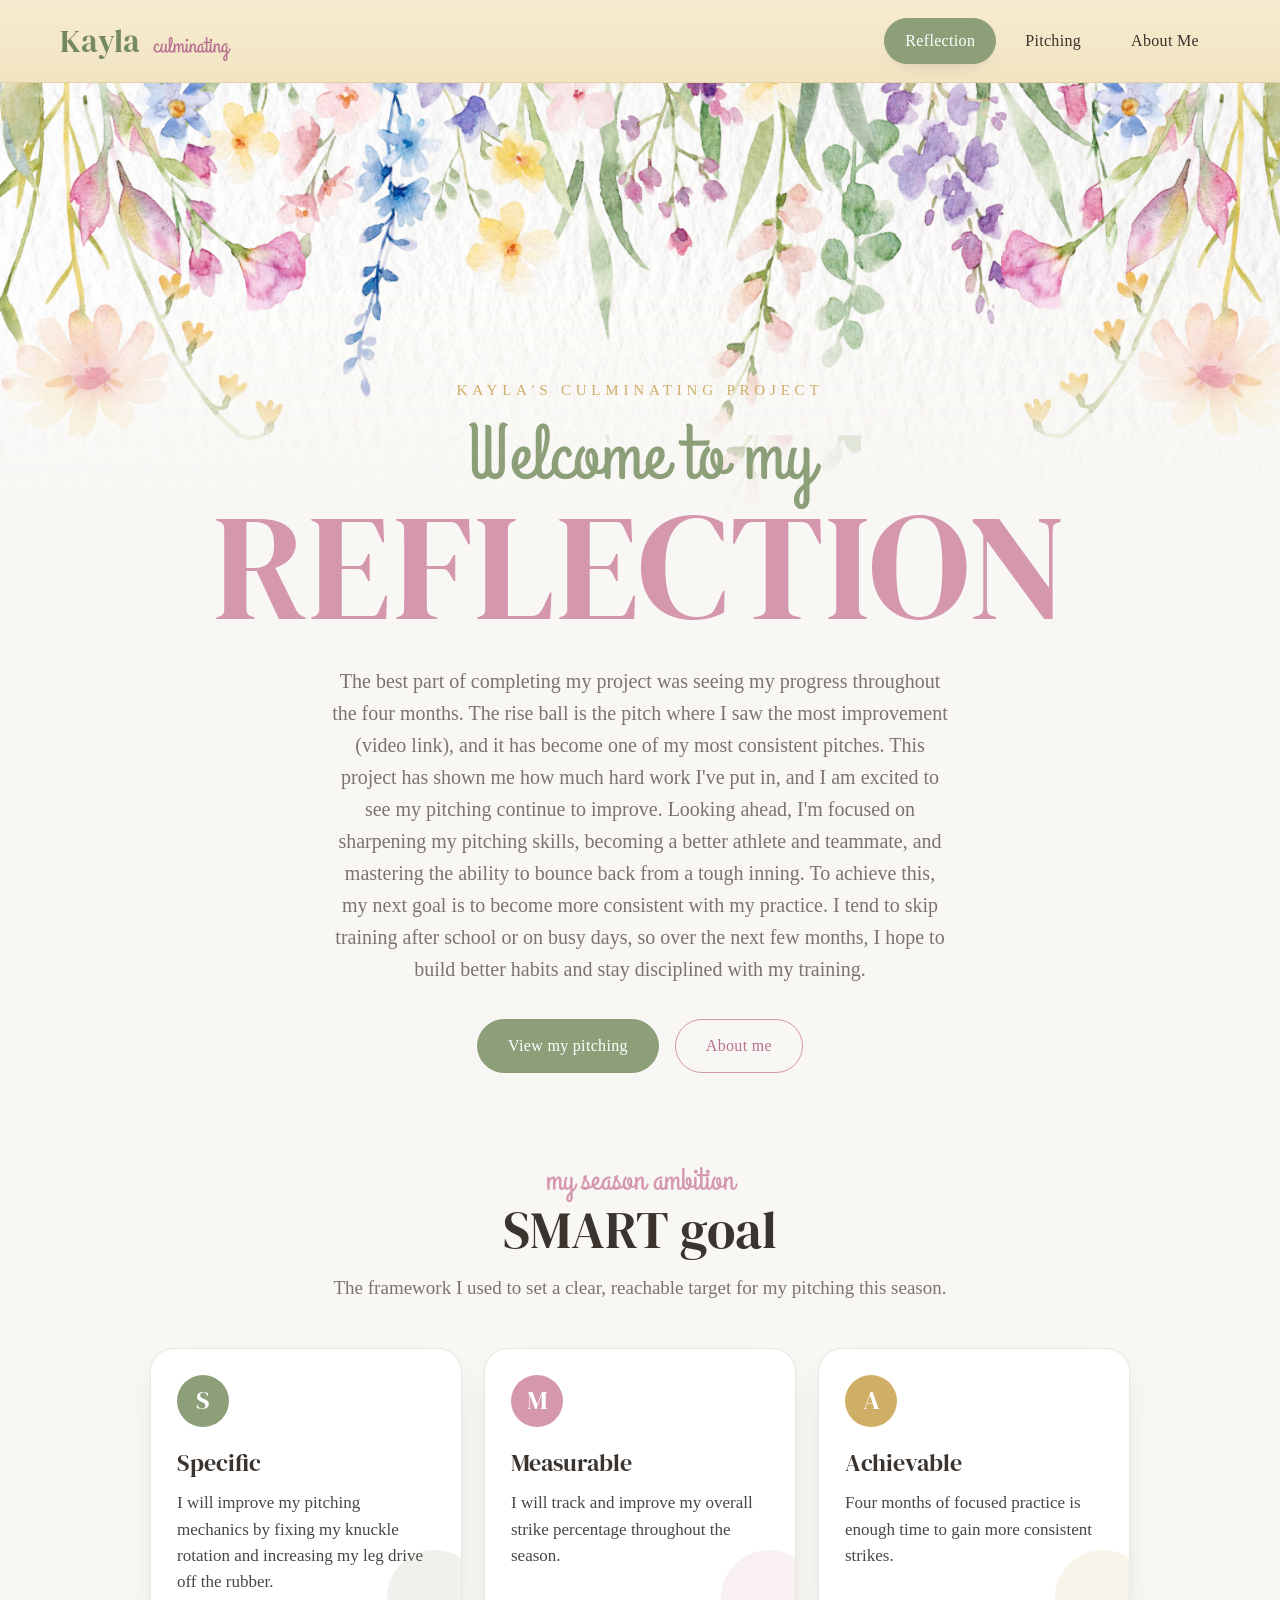
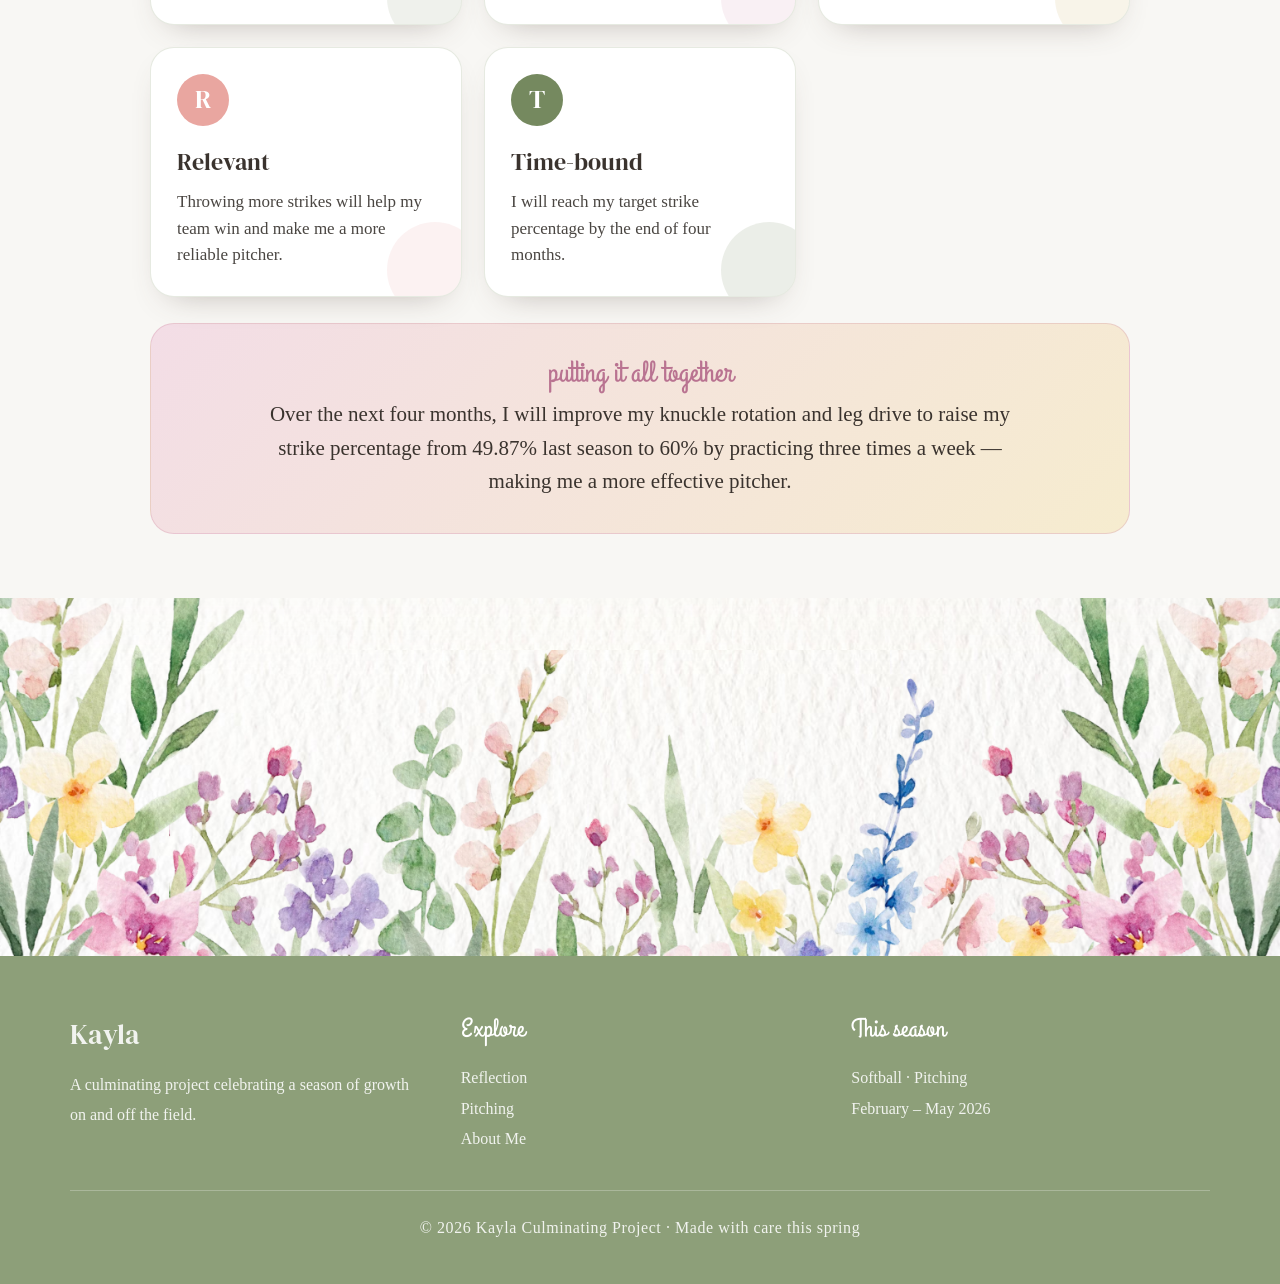
==== index.html @ 69d41add "june 2 updates" ====
<!DOCTYPE html>
<html lang="en">
<head>
    <meta charset="UTF-8">
    <meta name="viewport" content="width=device-width, initial-scale=1.0">
    <title>Reflection — Kayla's Culminating Project</title>
    <link rel="preconnect" href="https://fonts.googleapis.com">
    <link rel="preconnect" href="https://fonts.gstatic.com" crossorigin>
    <link href="https://fonts.googleapis.com/css2?family=DM+Serif+Display:ital@0;1&family=Grand+Hotel&display=swap" rel="stylesheet">
    <link rel="stylesheet" href="styles.css">
</head>
<body>
    <nav class="nav">
        <div class="nav-container">
            <a href="index.html" class="nav-logo" style="text-decoration:none;">Kayla <span class="logo-script">culminating</span></a>
            <ul class="nav-menu">
                <li><a href="index.html" class="nav-link active">Reflection</a></li>
                <li><a href="pitching.html" class="nav-link">Pitching</a></li>
                <li><a href="about-me.html" class="nav-link">About Me</a></li>
            </ul>
        </div>
    </nav>

    <main class="main-content">
        <!-- Floral hero -->
        <section class="hero">
            <div class="hero-inner container" id="hero-content">
                <p class="kicker">Loading...</p>
                <p class="hero-script"></p>
                <h1 class="hero-title"></h1>
                <p class="hero-sub"></p>
                <div class="hero-cta">
                    <a href="pitching.html" class="btn btn-primary">View my pitching</a>
                    <a href="about-me.html" class="btn btn-rose">About me</a>
                </div>
            </div>
        </section>

        <!-- SMART goal -->
        <section class="section">
            <div class="section-head" id="smart-header">
                <p class="section-eyebrow">Loading...</p>
                <h2 class="section-title"></h2>
                <p class="section-lead"></p>
            </div>

            <div class="smart-grid" id="smart-cards">
                <!-- SMART cards will be loaded here -->
            </div>

            <div class="smart-summary" id="smart-summary">
                <p class="label">Loading...</p>
                <p></p>
            </div>
        </section>

        <div class="floral-band"></div>
    </main>

    <footer class="footer">
        <div class="footer-inner">
            <div>
                <p class="foot-logo">Kayla</p>
                <p>A culminating project celebrating a season of growth on and off the field.</p>
            </div>
            <div>
                <h4>Explore</h4>
                <a href="index.html">Reflection</a>
                <a href="pitching.html">Pitching</a>
                <a href="about-me.html">About Me</a>
            </div>
            <div>
                <h4>This season</h4>
                <p>Softball · Pitching</p>
                <p>February – May 2026</p>
            </div>
        </div>
        <div class="footer-bottom">
            <p>&copy; 2026 Kayla Culminating Project · Made with care this spring</p>
        </div>
    </footer>

    <script>
    // Load hero content
    fetch('content/hero.txt')
        .then(response => response.text())
        .then(text => {
            const content = {};
            text.split('\n').forEach(line => {
                if (line.includes(':')) {
                    const [key, ...valueParts] = line.split(':');
                    content[key.trim()] = valueParts.join(':').trim();
                }
            });

            const hero = document.getElementById('hero-content');
            hero.querySelector('.kicker').textContent = content.kicker || '';
            hero.querySelector('.hero-script').textContent = content.script || '';
            hero.querySelector('.hero-title').textContent = content.title || '';
            hero.querySelector('.hero-sub').textContent = content.subtitle || '';
            hero.querySelector('.hero-sub').textContent = content.reflection || '';
        })
        .catch(err => console.error('Error loading hero:', err));

    // Load SMART section header
    fetch('content/smart-section.txt')
        .then(response => response.text())
        .then(text => {
            const content = {};
            text.split('\n').forEach(line => {
                if (line.includes(':')) {
                    const [key, ...valueParts] = line.split(':');
                    content[key.trim()] = valueParts.join(':').trim();
                }
            });

            const header = document.getElementById('smart-header');
            header.querySelector('.section-eyebrow').textContent = content.eyebrow || '';
            header.querySelector('.section-title').textContent = content.title || '';
            header.querySelector('.section-lead').textContent = content.lead || '';
        })
        .catch(err => console.error('Error loading section header:', err));

    // Load SMART goal cards
    fetch('content/smart-goals.txt')
        .then(response => response.text())
        .then(text => {
            const cards = text.split('\n').filter(line => line.trim());
            const colorClasses = ['c-sage', 'c-rose', 'c-gold', 'c-blush', 'c-green'];
            let html = '';

            cards.forEach((line, index) => {
                const [letter, title, description] = line.split('|');
                const colorClass = colorClasses[index] || 'c-sage';
                html += `
                    <div class="smart-card">
                        <div class="badge ${colorClass}">${letter}</div>
                        <h3>${title}</h3>
                        <p>${description}</p>
                        <span class="tail ${colorClass}"></span>
                    </div>
                `;
            });

            document.getElementById('smart-cards').innerHTML = html;
        })
        .catch(err => console.error('Error loading SMART cards:', err));

    // Load SMART summary
    fetch('content/smart-summary.txt')
        .then(response => response.text())
        .then(text => {
            const content = {};
            text.split('\n').forEach(line => {
                if (line.includes(':')) {
                    const [key, ...valueParts] = line.split(':');
                    content[key.trim()] = valueParts.join(':').trim();
                }
            });

            const summary = document.getElementById('smart-summary');
            summary.querySelector('.label').textContent = content.label || '';
            summary.querySelectorAll('p')[1].textContent = content.text || '';
        })
        .catch(err => console.error('Error loading summary:', err));
    </script>
</body>
</html>
---- styles.css ----
/* ============================================================
   Kayla Culminating — Spring Floral theme
   Palette  sage #8D9F79 · rose #D497AD · gold #E7CE95 · blush #FFD4CE
   Type     DM Serif Display (headings) · Grand Hotel (script)
            Georgia (body, web-safe stand-in for Georgia Pro)
   ============================================================ */

:root {
    /* ---- Brand colour ---- */
    --sage:        #8D9F79;
    --sage-deep:   #75895F;
    --sage-soft:   #DCE3CF;
    --rose:        #D497AD;
    --rose-deep:   #B97391;
    --rose-soft:   #F3DDE6;
    --gold:        #E7CE95;
    --gold-deep:   #CFAE66;
    --gold-soft:   #F6ECCF;
    --blush:       #FFD4CE;
    --blush-soft:  #FFE7E3;

    /* ---- Surface & ink ---- */
    --paper:       #F8F7F4;   /* matches the watercolour-paper crops  */
    --paper-2:     #FCFBF8;
    --card:        #FFFFFF;
    --ink:         #4A4642;   /* warm charcoal body text              */
    --ink-soft:    #7C746C;
    --heading:     #3A332E;   /* near-black warm                      */

    /* ---- Type ---- */
    --serif:  "DM Serif Display", "Georgia Pro", Georgia, serif;
    --body:   "Georgia Pro", Georgia, "Times New Roman", serif;
    --script: "Grand Hotel", cursive;

    /* ---- Shape ---- */
    --radius:    24px;
    --radius-sm: 14px;
    --arch:      48% 48% 18px 18px / 34% 34% 18px 18px;

    --shadow:    0 14px 34px -20px rgba(91, 74, 64, 0.45);
    --shadow-sm: 0 8px 20px -14px rgba(91, 74, 64, 0.40);
    --ring:      1px solid rgba(141, 159, 121, 0.22);
}

* { margin: 0; padding: 0; box-sizing: border-box; }

html { scroll-behavior: smooth; }

body {
    font-family: var(--body);
    font-size: 18px;
    line-height: 1.65;
    color: var(--ink);
    background-color: var(--paper);
    -webkit-font-smoothing: antialiased;
}

.container {
    max-width: 1140px;
    margin: 0 auto;
    padding: 0 32px;
}

a { color: inherit; }

/* ============================================================
   Navigation — soft gold band
   ============================================================ */
.nav {
    position: sticky;
    top: 0;
    z-index: 100;
    background: linear-gradient(180deg, var(--gold-soft) 0%, #F1E4C2 100%);
    border-bottom: 1px solid rgba(207, 174, 102, 0.45);
}

.nav-container {
    max-width: 1240px;
    margin: 0 auto;
    padding: 18px 40px;
    display: flex;
    justify-content: space-between;
    align-items: center;
    gap: 24px;
    flex-wrap: wrap;
}

.nav-logo {
    font-family: var(--serif);
    font-size: 32px;
    font-weight: 400;
    letter-spacing: 0.01em;
    color: var(--sage-deep);
    line-height: 1;
    display: flex;
    align-items: baseline;
    gap: 12px;
}
.nav-logo .logo-script {
    font-family: var(--script);
    font-size: 22px;
    color: var(--rose-deep);
    letter-spacing: 0;
}

.nav-menu {
    display: flex;
    list-style: none;
    gap: 8px;
    align-items: center;
}

.nav-link {
    display: inline-block;
    text-decoration: none;
    color: var(--heading);
    font-family: var(--body);
    font-size: 16px;
    letter-spacing: 0.02em;
    padding: 9px 20px;
    border-radius: 999px;
    border: 1px solid transparent;
    transition: all 0.22s cubic-bezier(0.2, 0, 0, 1);
}
.nav-link:hover {
    color: var(--sage-deep);
    border-color: rgba(141, 159, 121, 0.5);
    background: rgba(255, 255, 255, 0.45);
}
.nav-link.active {
    background: var(--sage);
    color: #fff;
    border-color: var(--sage);
    box-shadow: var(--shadow-sm);
}

/* ============================================================
   Page banners (Pitching / About)
   ============================================================ */
.main-content { min-height: calc(100vh - 260px); }

.page-banner {
    text-align: center;
    padding: 80px 32px 48px;
    background:
        radial-gradient(120% 140% at 50% -40%, var(--blush-soft) 0%, transparent 55%),
        var(--paper);
    position: relative;
}
.page-banner .eyebrow {
    font-family: var(--script);
    font-size: 38px;
    color: var(--rose);
    line-height: 1;
    margin-bottom: 6px;
}
.page-title {
    font-family: var(--serif);
    font-weight: 400;
    font-size: clamp(52px, 8vw, 92px);
    line-height: 1.02;
    color: var(--heading);
    letter-spacing: 0.005em;
}
.page-banner .rule {
    width: 96px;
    height: 3px;
    margin: 26px auto 0;
    border-radius: 3px;
    background: linear-gradient(90deg, var(--gold) 0%, var(--rose) 100%);
}

/* ============================================================
   Floral hero (home)
   ============================================================ */
.hero {
    position: relative;
    text-align: center;
    padding: 64px 32px 36px;
    background:
        url("media/floral-top.png") top center / 100% auto no-repeat,
        var(--paper);
    overflow: hidden;
}
.hero-inner { position: relative; padding-top: clamp(120px, 18vw, 240px); }

.hero .kicker {
    font-family: var(--body);
    font-size: 15px;
    letter-spacing: 0.32em;
    text-transform: uppercase;
    color: var(--gold-deep);
    margin-bottom: 18px;
}
.hero .hero-script {
    font-family: var(--script);
    font-size: clamp(44px, 7vw, 78px);
    color: var(--sage);
    line-height: 0.9;
    margin-bottom: 4px;
}
.hero .hero-title {
    font-family: var(--serif);
    font-weight: 400;
    font-size: clamp(64px, 12vw, 150px);
    line-height: 0.96;
    color: var(--rose);
    letter-spacing: 0.01em;
    text-transform: uppercase;
}
.hero .hero-sub {
    max-width: 620px;
    margin: 26px auto 0;
    font-size: 20px;
    color: var(--ink-soft);
    line-height: 1.6;
}
.hero-cta {
    display: flex;
    gap: 16px;
    justify-content: center;
    flex-wrap: wrap;
    margin-top: 34px;
}

/* ============================================================
   Buttons
   ============================================================ */
.btn {
    display: inline-flex;
    align-items: center;
    gap: 8px;
    font-family: var(--body);
    font-size: 16px;
    letter-spacing: 0.02em;
    text-decoration: none;
    padding: 13px 30px;
    border-radius: 999px;
    border: 1.5px solid var(--sage);
    color: var(--sage-deep);
    background: transparent;
    cursor: pointer;
    transition: all 0.22s cubic-bezier(0.2, 0, 0, 1);
}
.btn:hover { transform: translateY(-2px); box-shadow: var(--shadow-sm); }
.btn-primary {
    background: var(--sage);
    color: #fff;
    border-color: var(--sage);
}
.btn-primary:hover { background: var(--sage-deep); border-color: var(--sage-deep); }
.btn-rose {
    border-color: var(--rose);
    color: var(--rose-deep);
}
.btn-rose:hover { background: var(--rose); color: #fff; border-color: var(--rose); }

/* ============================================================
   Sections
   ============================================================ */
.section { padding: 56px 32px 24px; }
.section-head { text-align: center; max-width: 720px; margin: 0 auto 44px; }
.section-eyebrow {
    font-family: var(--script);
    font-size: 32px;
    color: var(--rose);
    line-height: 1;
}
.section-title {
    font-family: var(--serif);
    font-weight: 400;
    font-size: clamp(34px, 5vw, 52px);
    color: var(--heading);
    line-height: 1.1;
    margin-top: 4px;
}
.section-lead {
    margin-top: 14px;
    color: var(--ink-soft);
    font-size: 19px;
}

/* ---- Generic card ---- */
.card {
    background: var(--card);
    border-radius: var(--radius);
    border: var(--ring);
    box-shadow: var(--shadow);
    padding: 30px;
}

/* ============================================================
   SMART goal (home)
   ============================================================ */
.smart-grid {
    max-width: 980px;
    margin: 0 auto;
    display: grid;
    grid-template-columns: repeat(auto-fit, minmax(280px, 1fr));
    gap: 22px;
}
.smart-card {
    background: var(--card);
    border-radius: var(--radius);
    border: var(--ring);
    box-shadow: var(--shadow);
    padding: 26px 26px 28px;
    position: relative;
    overflow: hidden;
}
.smart-card .badge {
    width: 52px; height: 52px;
    border-radius: 50%;
    display: grid; place-items: center;
    font-family: var(--serif);
    font-size: 26px;
    color: #fff;
    margin-bottom: 16px;
}
.smart-card h3 {
    font-family: var(--serif);
    font-weight: 400;
    font-size: 24px;
    color: var(--heading);
    margin-bottom: 8px;
}
.smart-card p { font-size: 17px; color: var(--ink); line-height: 1.55; }
.smart-card .tail {
    position: absolute; right: -22px; bottom: -22px;
    width: 96px; height: 96px; border-radius: 50%;
    opacity: 0.14;
}
.c-sage  { background: var(--sage); }
.c-rose  { background: var(--rose); }
.c-gold  { background: var(--gold-deep); }
.c-blush { background: #E9A6A0; }
.c-green { background: var(--sage-deep); }

.smart-summary {
    max-width: 980px;
    margin: 26px auto 0;
    background: linear-gradient(135deg, var(--rose-soft) 0%, var(--gold-soft) 100%);
    border-radius: var(--radius);
    border: 1px solid rgba(212, 151, 173, 0.35);
    padding: 34px 38px;
    text-align: center;
}
.smart-summary .label {
    font-family: var(--script);
    font-size: 30px;
    color: var(--rose-deep);
    line-height: 1;
    margin-bottom: 10px;
}
.smart-summary p {
    font-size: 21px;
    line-height: 1.6;
    color: var(--heading);
    max-width: 760px;
    margin: 0 auto;
}

/* ============================================================
   Pitching — intro + month cards
   ============================================================ */
.pitch-intro {
    max-width: 980px;
    margin: 0 auto 52px;
    display: grid;
    grid-template-columns: 1.15fr 1fr;
    gap: 30px;
    align-items: stretch;
}
.pitch-intro .lead-card {
    background: var(--card);
    border-radius: var(--radius);
    border: var(--ring);
    box-shadow: var(--shadow);
    padding: 34px;
}
.pitch-intro .lead-card p { font-size: 18px; color: var(--ink); margin-bottom: 14px; }
.pitch-intro .lead-card p:last-child { margin-bottom: 0; }
.pitch-intro .lead-card strong { color: var(--rose-deep); }
.pitch-intro .technique {
    background: linear-gradient(150deg, var(--sage-soft) 0%, var(--gold-soft) 100%);
    border-radius: var(--radius);
    padding: 32px 34px;
    border: 1px solid rgba(141, 159, 121, 0.3);
}
.pitch-intro .technique h3 {
    font-family: var(--script);
    font-size: 30px;
    color: var(--sage-deep);
    margin-bottom: 14px;
    line-height: 1;
}
.pitch-intro .technique ul { list-style: none; }
.pitch-intro .technique li {
    position: relative;
    padding-left: 30px;
    margin-bottom: 12px;
    font-size: 17px;
    color: var(--heading);
}
.pitch-intro .technique li::before {
    content: "";
    position: absolute; left: 0; top: 9px;
    width: 14px; height: 14px;
    border-radius: 50%;
    background: var(--rose);
    box-shadow: 0 0 0 4px rgba(212, 151, 173, 0.25);
}

.video-grid {
    max-width: 1080px;
    margin: 0 auto;
    display: grid;
    grid-template-columns: repeat(auto-fit, minmax(230px, 1fr));
    gap: 26px;
}
.video-card {
    background: var(--card);
    border-radius: var(--radius);
    border: var(--ring);
    box-shadow: var(--shadow);
    padding: 16px 16px 24px;
    text-align: center;
    transition: transform 0.22s cubic-bezier(0.2, 0, 0, 1), box-shadow 0.22s;
}
.video-card:hover { transform: translateY(-5px); box-shadow: 0 22px 40px -22px rgba(91,74,64,0.55); }
.video-thumb {
    border-radius: var(--arch);
    overflow: hidden;
    background: var(--paper);
    border: 5px solid var(--blush-soft);
    aspect-ratio: 3 / 4;
    margin-bottom: 16px;
}
.pitching-video { width: 100%; height: 100%; object-fit: cover; display: block; background:#efe9e2; }
.video-card .month {
    font-family: var(--serif);
    font-weight: 400;
    font-size: 28px;
    color: var(--rose-deep);
    line-height: 1;
}
.video-time {
    display: inline-block;
    margin: 8px 0 12px;
    font-size: 13px;
    letter-spacing: 0.14em;
    text-transform: uppercase;
    color: var(--gold-deep);
}
.video-progress {
    font-size: 15px;
    line-height: 1.5;
    color: var(--ink-soft);
    border-top: 1px solid rgba(141,159,121,0.25);
    padding-top: 12px;
    margin: 0 4px;
}

/* ============================================================
   About — checklist + tall image, Q&A, carousel
   ============================================================ */
.about-top {
    max-width: 1080px;
    margin: 0 auto 56px;
    display: grid;
    grid-template-columns: 1fr 0.9fr;
    gap: 36px;
    align-items: start;
}
.facts-card {
    background: var(--card);
    border-radius: var(--radius);
    border: var(--ring);
    box-shadow: var(--shadow);
    padding: 34px 36px;
}
.facts-card h3 {
    font-family: var(--script);
    font-size: 32px;
    color: var(--rose-deep);
    line-height: 1.05;
    margin-bottom: 4px;
}
.facts-card .sub {
    font-size: 14px; letter-spacing: 0.16em; text-transform: uppercase;
    color: var(--gold-deep); margin-bottom: 22px;
}
.facts-list { list-style: none; }
.facts-list li {
    display: flex;
    align-items: baseline;
    gap: 14px;
    padding: 11px 0;
    border-bottom: 1px dashed rgba(141,159,121,0.3);
    font-size: 17px;
    color: var(--ink);
}
.facts-list li:last-child { border-bottom: none; }
.facts-list .n {
    flex: 0 0 auto;
    width: 26px; height: 26px;
    border-radius: 50%;
    display: grid; place-items: center;
    font-family: var(--serif);
    font-size: 15px;
    color: #fff;
    transform: translateY(2px);
}
.facts-list .label { font-weight: bold; color: var(--heading); }

.about-visual { position: sticky; top: 100px; }
.tall-frame {
    border-radius: var(--arch);
    overflow: hidden;
    border: 6px solid #fff;
    box-shadow: var(--shadow);
    aspect-ratio: 3 / 4;
    background: var(--paper);
    position: relative;
}
.about-visual .cap {
    text-align: center;
    font-family: var(--script);
    font-size: 26px;
    color: var(--sage-deep);
    margin-top: 14px;
}

/* Q&A grid */
.qa-section { max-width: 1080px; margin: 0 auto 56px; }
.qa-grid {
    display: grid;
    grid-template-columns: repeat(auto-fit, minmax(300px, 1fr));
    gap: 24px;
}
.qa-box {
    background: var(--card);
    border-radius: var(--radius);
    border: var(--ring);
    box-shadow: var(--shadow-sm);
    padding: 28px 30px;
    border-top: 5px solid var(--rose);
}
.qa-box:nth-child(3n+2) { border-top-color: var(--sage); }
.qa-box:nth-child(3n)   { border-top-color: var(--gold-deep); }
.qa-box h3 {
    font-family: var(--serif);
    font-weight: 400;
    font-size: 22px;
    line-height: 1.2;
    color: var(--heading);
    margin-bottom: 12px;
}
.qa-box p { font-size: 17px; color: var(--ink); line-height: 1.6; }
.qa-box ol { padding-left: 20px; }
.qa-box li { font-size: 17px; color: var(--ink); margin-bottom: 6px; }

/* Carousel */
.carousel-wrap { max-width: 880px; margin: 0 auto; }
.image-carousel { margin-top: 8px; }
.carousel-container {
    position: relative;
    border-radius: var(--radius);
    overflow: hidden;
    border: 6px solid #fff;
    box-shadow: var(--shadow);
    background: var(--paper);
}
.carousel-slide { position: relative; width: 100%; height: 520px; background: #efe9e2; }
.carousel-img {
    position: absolute; inset: 0;
    width: 100%; height: 100%;
    object-fit: cover;
    opacity: 0;
    transition: opacity 0.6s ease-in-out;
}
.carousel-img.active { opacity: 1; }
.carousel-btn {
    position: absolute; top: 50%; transform: translateY(-50%);
    width: 48px; height: 48px;
    display: grid; place-items: center;
    background: rgba(255,255,255,0.86);
    color: var(--sage-deep);
    border: none; cursor: pointer;
    font-size: 20px; z-index: 5;
    border-radius: 50%;
    box-shadow: var(--shadow-sm);
    transition: background 0.2s, transform 0.2s;
}
.carousel-btn:hover { background: #fff; transform: translateY(-50%) scale(1.06); }
.carousel-btn.prev { left: 16px; }
.carousel-btn.next { right: 16px; }
.carousel-dots { text-align: center; padding: 18px 0 2px; }
.dot {
    display: inline-block;
    width: 9px; height: 9px; margin: 0 4px;
    background: var(--sage-soft); border-radius: 50%;
    cursor: pointer; transition: all 0.3s;
}
.dot.active, .dot:hover { background: var(--rose); transform: scale(1.25); }

/* ============================================================
   Floral bottom band (every page)
   ============================================================ */
.floral-band {
    height: clamp(220px, 28vw, 420px);
    background: url("media/floral-bottom.png") center bottom / cover no-repeat;
    margin-top: 40px;
}

/* ============================================================
   Footer — sage green
   ============================================================ */
.footer {
    background: var(--sage);
    color: #fff;
    padding: 52px 32px 40px;
}
.footer-inner {
    max-width: 1140px; margin: 0 auto;
    display: grid;
    grid-template-columns: repeat(auto-fit, minmax(220px, 1fr));
    gap: 32px;
}
.footer h4 {
    font-family: var(--script);
    font-weight: 400;
    font-size: 26px;
    margin-bottom: 12px;
    color: #fff;
}
.footer p, .footer a {
    font-size: 16px;
    color: rgba(255,255,255,0.88);
    text-decoration: none;
    line-height: 1.9;
    display: block;
}
.footer a:hover { color: var(--gold-soft); }
.footer .foot-logo {
    font-family: var(--serif);
    font-size: 28px;
    margin-bottom: 8px;
}
.footer-bottom {
    max-width: 1140px;
    margin: 36px auto 0;
    padding-top: 22px;
    border-top: 1px solid rgba(255,255,255,0.25);
    text-align: center;
    font-size: 14px;
    color: rgba(255,255,255,0.8);
    letter-spacing: 0.04em;
}

/* ============================================================
   Responsive
   ============================================================ */
@media (max-width: 860px) {
    .pitch-intro, .about-top { grid-template-columns: 1fr; }
    .about-visual { position: static; }
    .nav-container { padding: 16px 22px; }
    .container { padding: 0 22px; }
}
@media (max-width: 560px) {
    body { font-size: 17px; }
    .nav-menu { gap: 4px; }
    .nav-link { padding: 8px 14px; font-size: 15px; }
    .section { padding: 40px 20px 16px; }
}
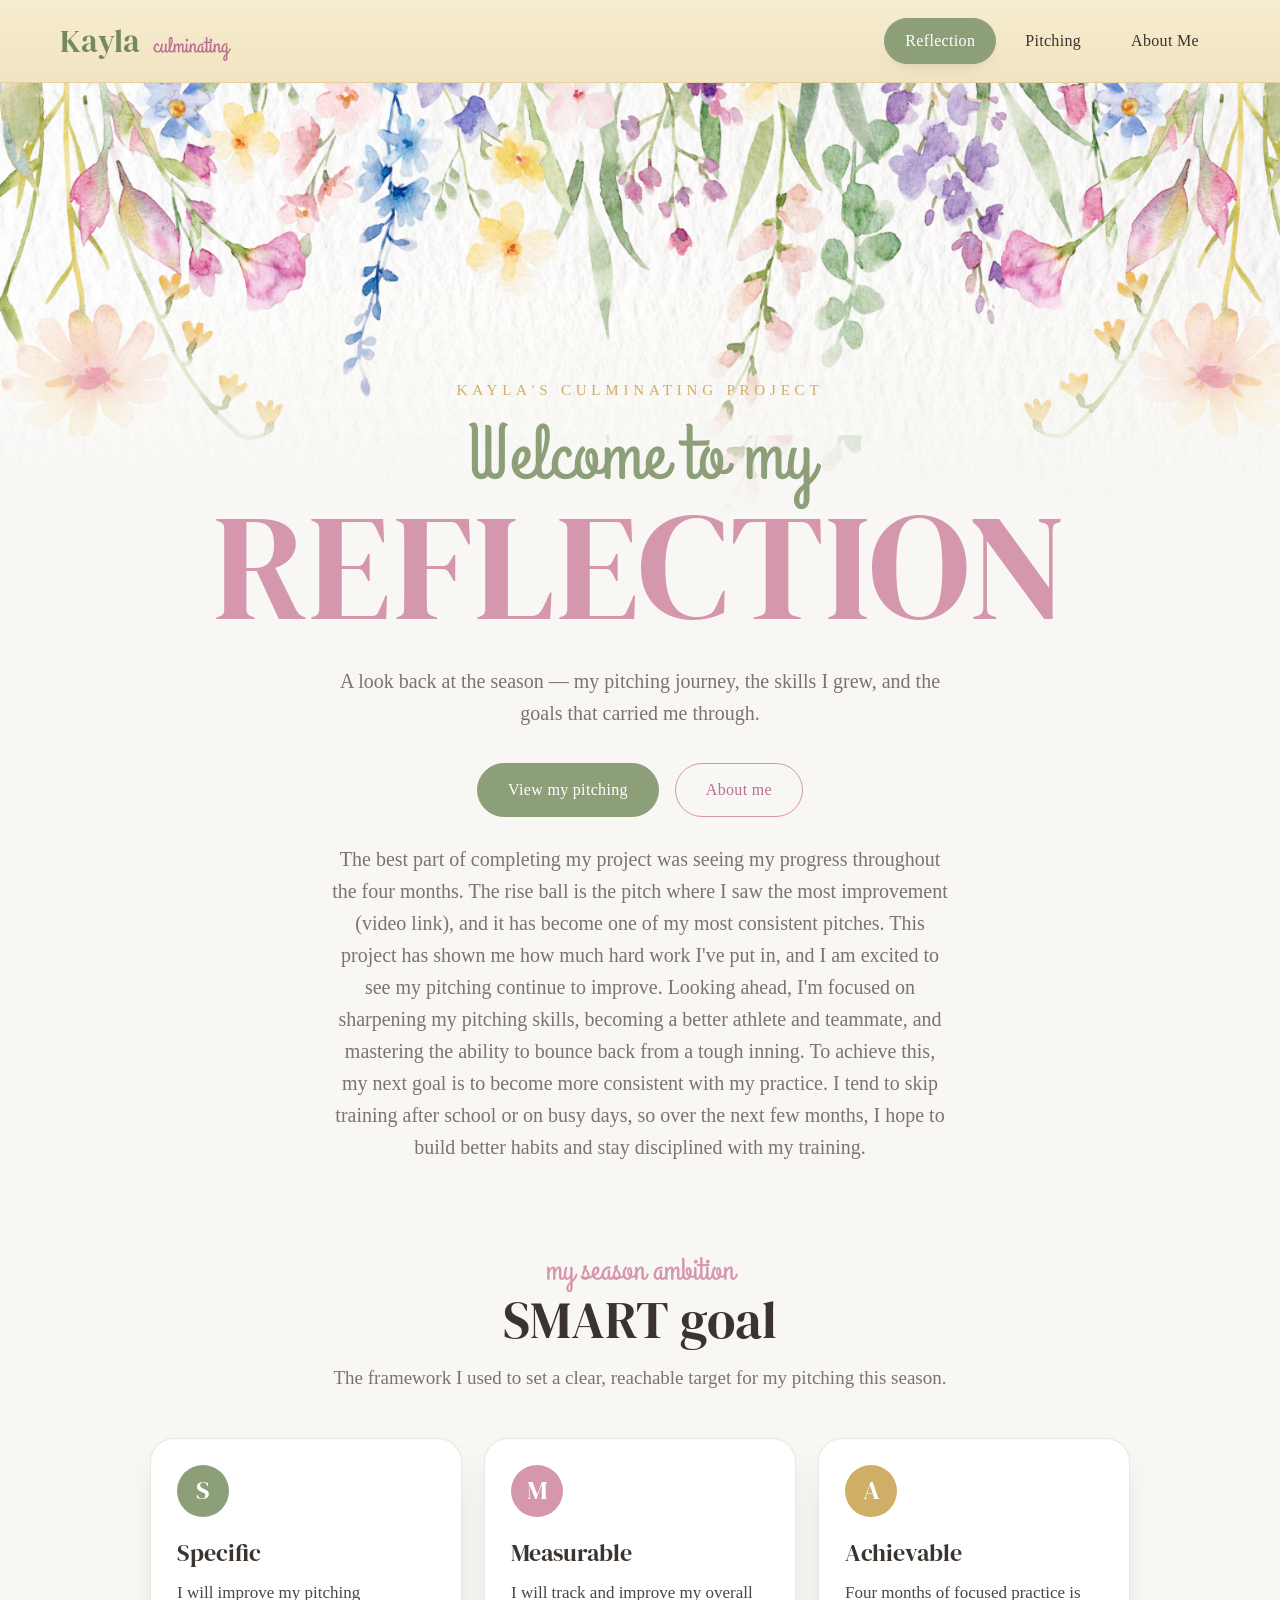
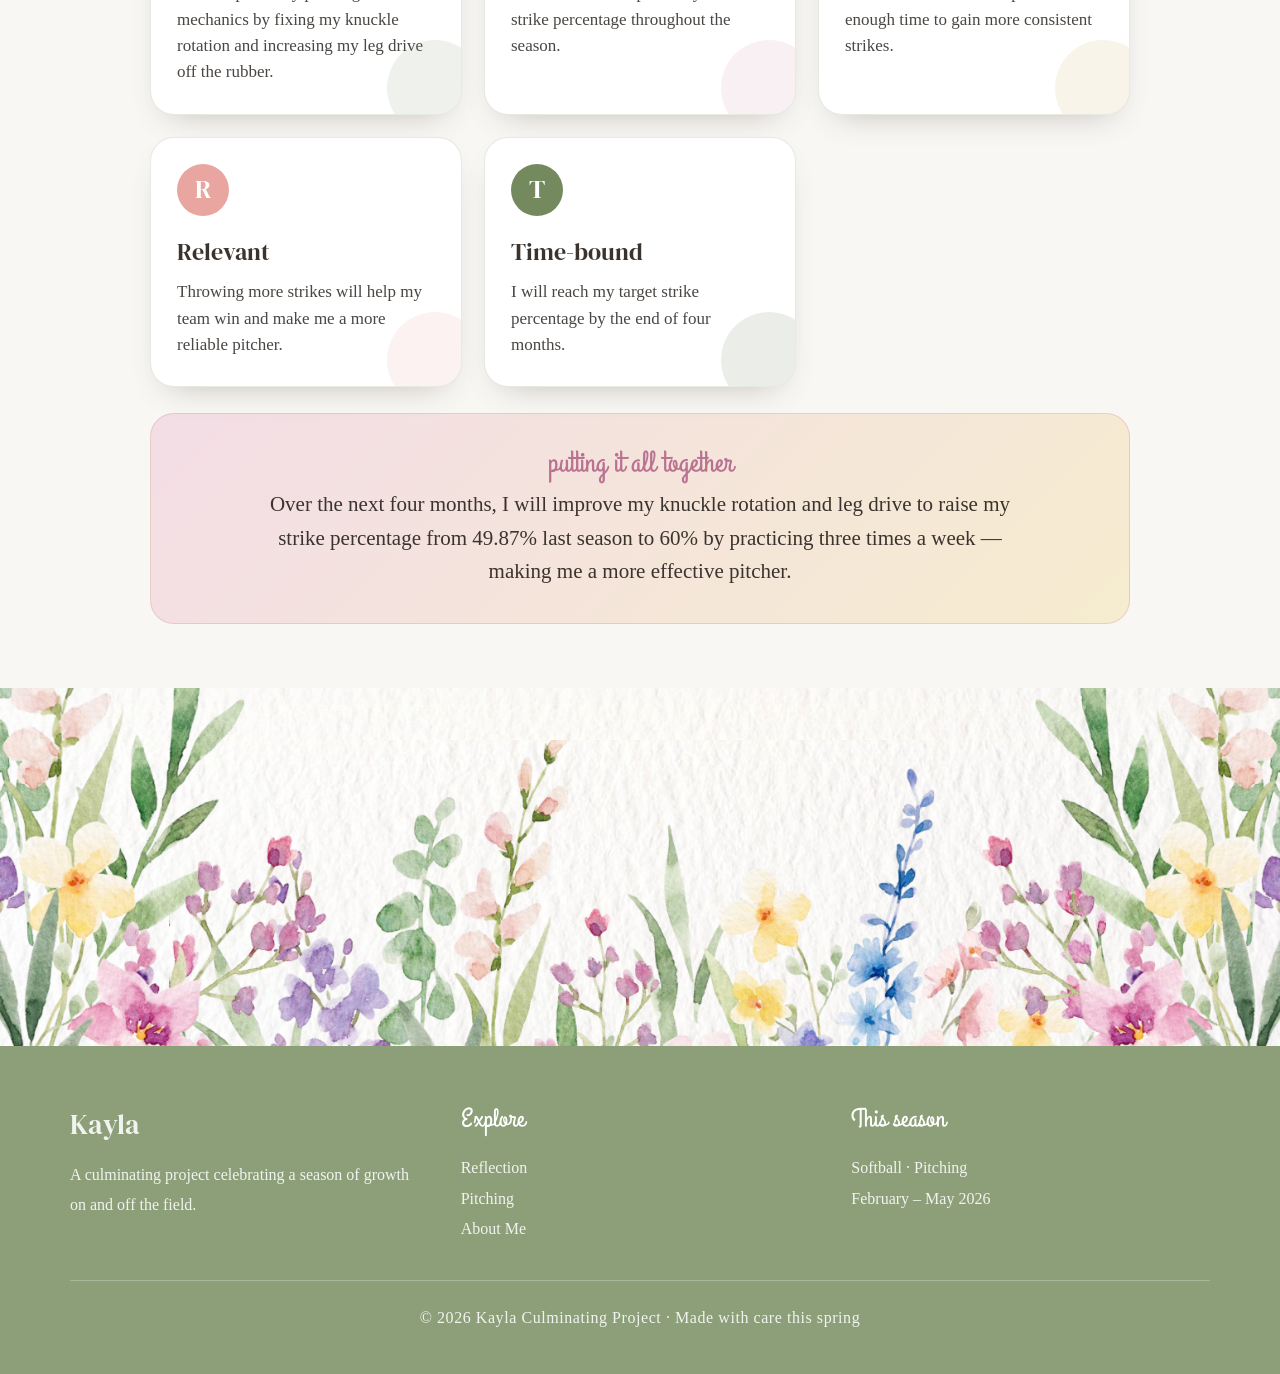
==== commit 63fd728e: "update reflection location" ====
--- a/index.html
+++ b/index.html
@@ -33,6 +33,7 @@
                     <a href="pitching.html" class="btn btn-primary">View my pitching</a>
                     <a href="about-me.html" class="btn btn-rose">About me</a>
                 </div>
+                <p class="hero-sub2"></p>
             </div>
         </section>
 
@@ -98,7 +99,7 @@
             hero.querySelector('.hero-script').textContent = content.script || '';
             hero.querySelector('.hero-title').textContent = content.title || '';
             hero.querySelector('.hero-sub').textContent = content.subtitle || '';
-            hero.querySelector('.hero-sub').textContent = content.reflection || '';
+            hero.querySelector('.hero-sub2').textContent = content.reflection || '';
         })
         .catch(err => console.error('Error loading hero:', err));
 
--- a/styles.css
+++ b/styles.css
@@ -209,6 +209,13 @@
     text-transform: uppercase;
 }
 .hero .hero-sub {
+    max-width: 620px;
+    margin: 26px auto 0;
+    font-size: 20px;
+    color: var(--ink-soft);
+    line-height: 1.6;
+}
+.hero .hero-sub2 {
     max-width: 620px;
     margin: 26px auto 0;
     font-size: 20px;
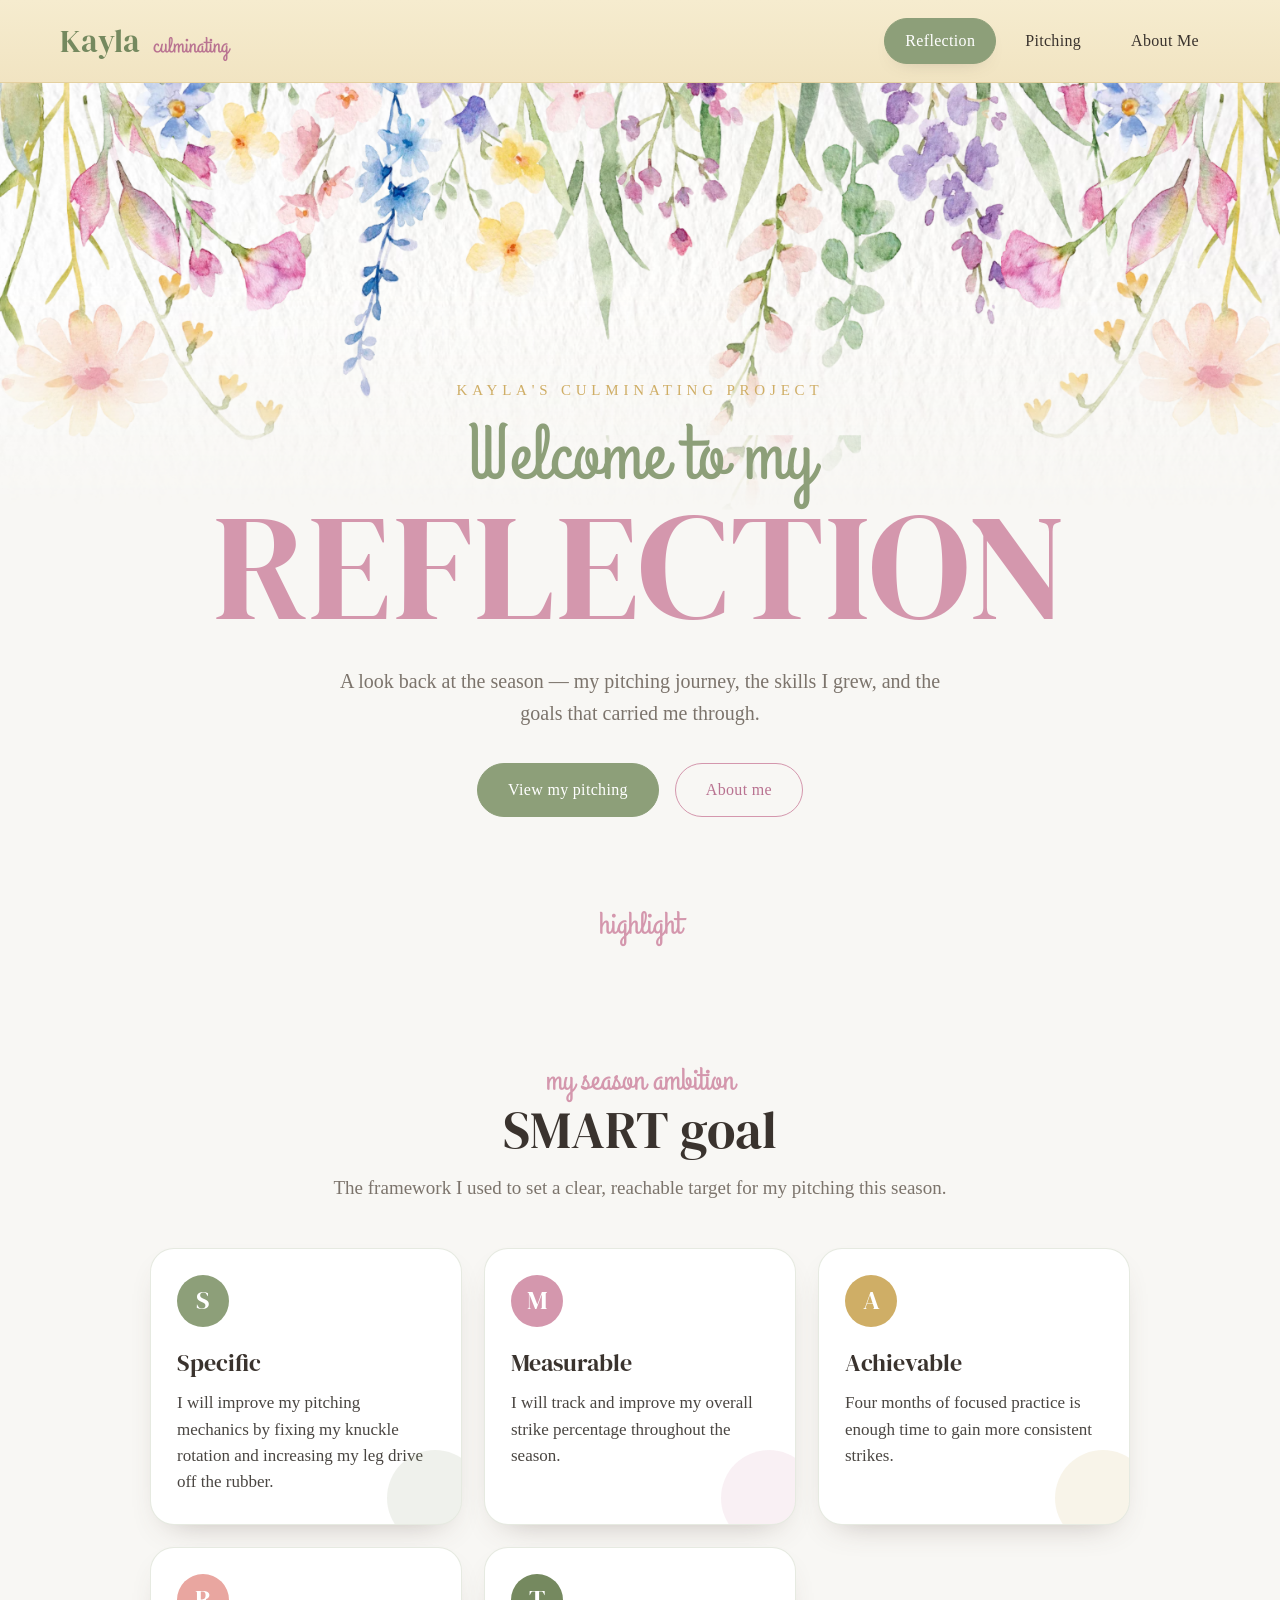
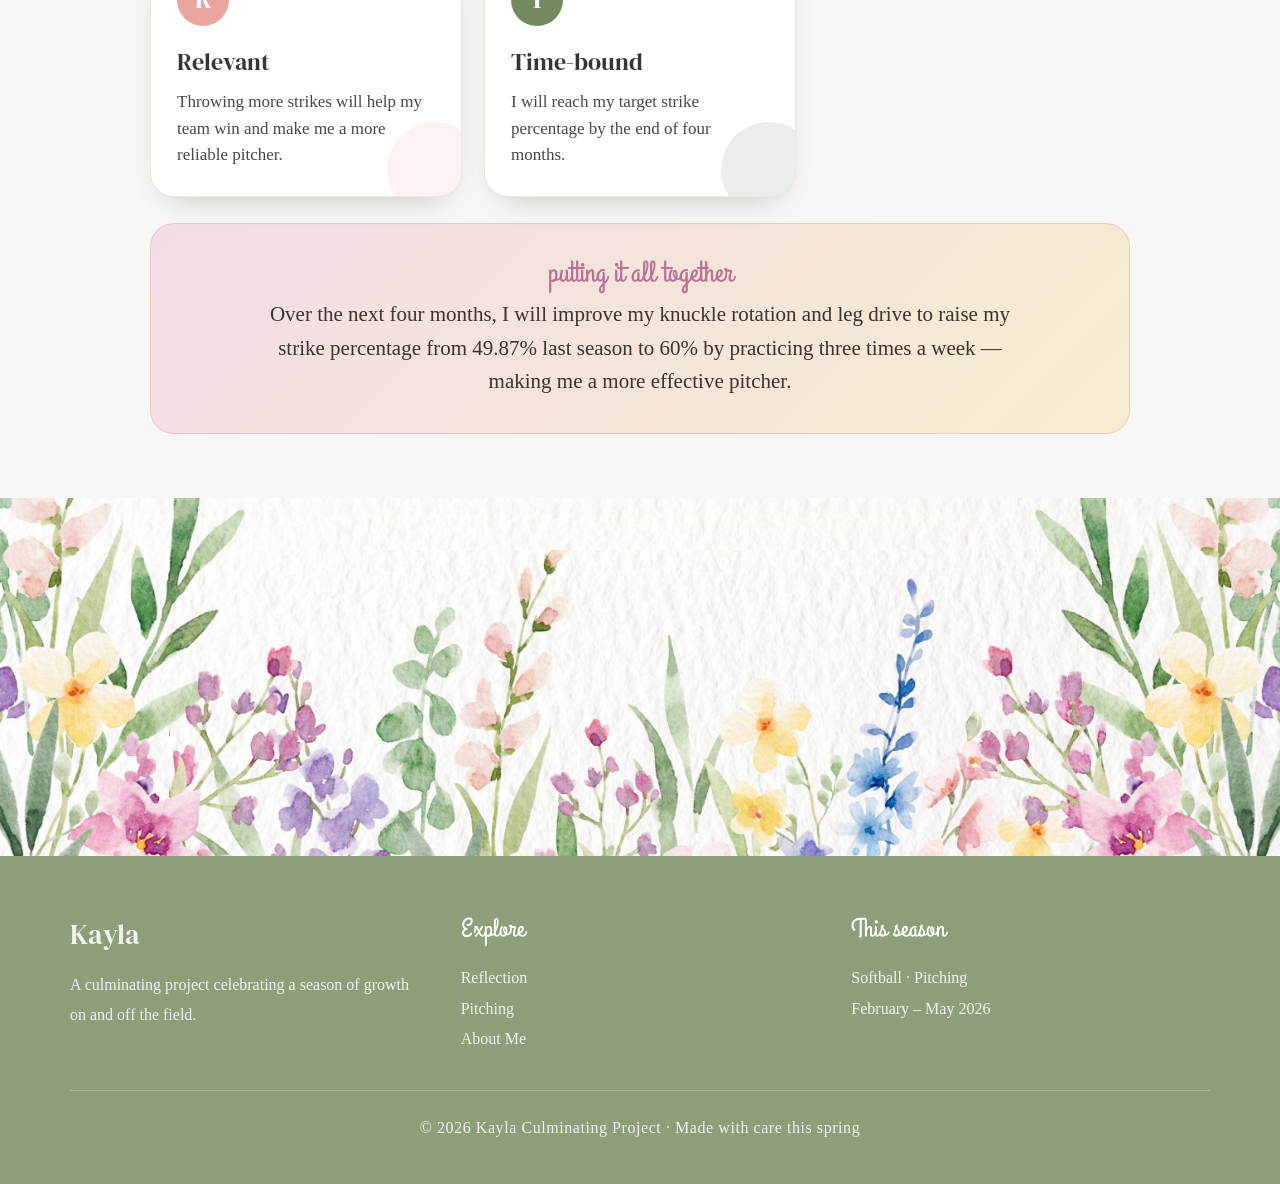
==== commit 29e47e67: "add reflection as highlight" ====
--- a/index.html
+++ b/index.html
@@ -33,9 +33,16 @@
                     <a href="pitching.html" class="btn btn-primary">View my pitching</a>
                     <a href="about-me.html" class="btn btn-rose">About me</a>
                 </div>
+            </div>
+        </section>
+
+        <!-- Reflection -->
+         <section class="section">
+            <div class="section-head" id="highlight">
+                <p class="section-highlight">highlight</p>
                 <p class="hero-sub2"></p>
             </div>
-        </section>
+         </section>
 
         <!-- SMART goal -->
         <section class="section">
--- a/styles.css
+++ b/styles.css
@@ -273,6 +273,12 @@
     color: var(--rose);
     line-height: 1;
 }
+.section-highlight {
+    font-family: var(--script);
+    font-size: 32px;
+    color: var(--rose);
+    line-height: 1;
+}
 .section-title {
     font-family: var(--serif);
     font-weight: 400;
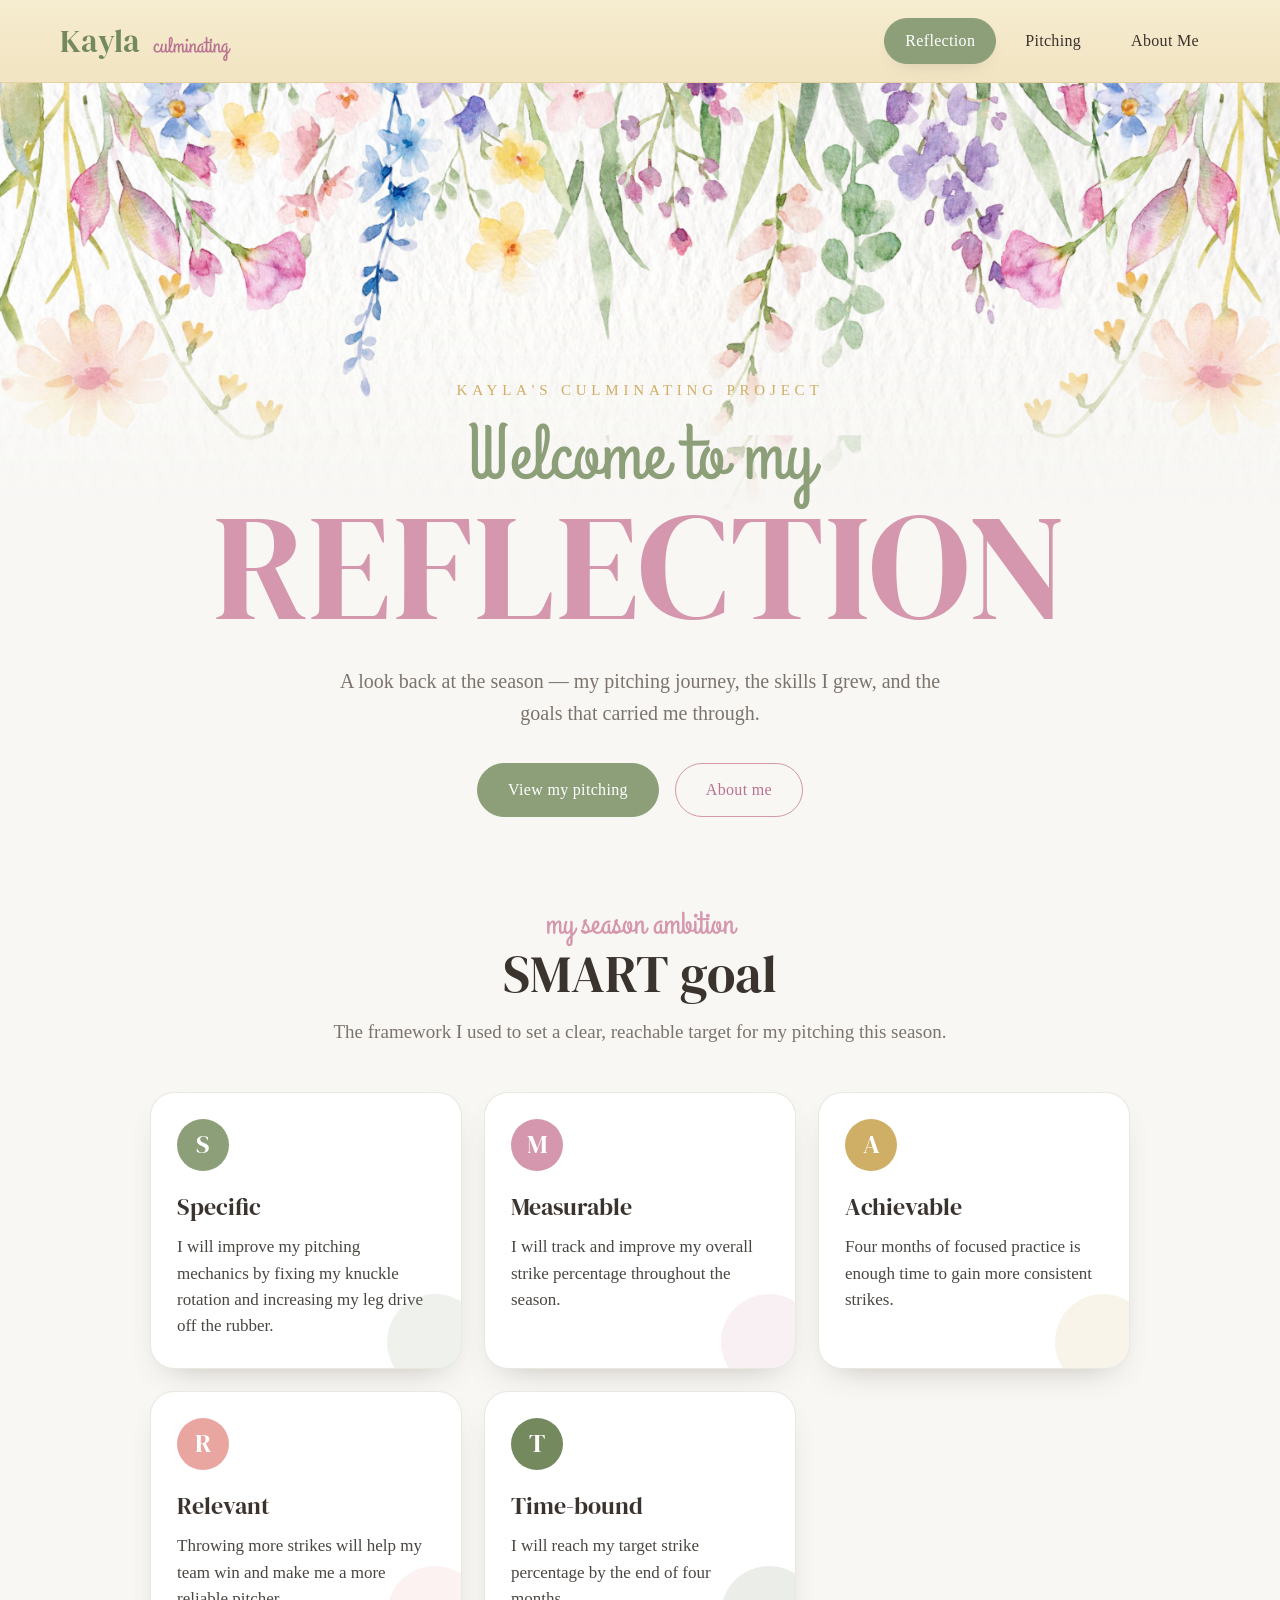
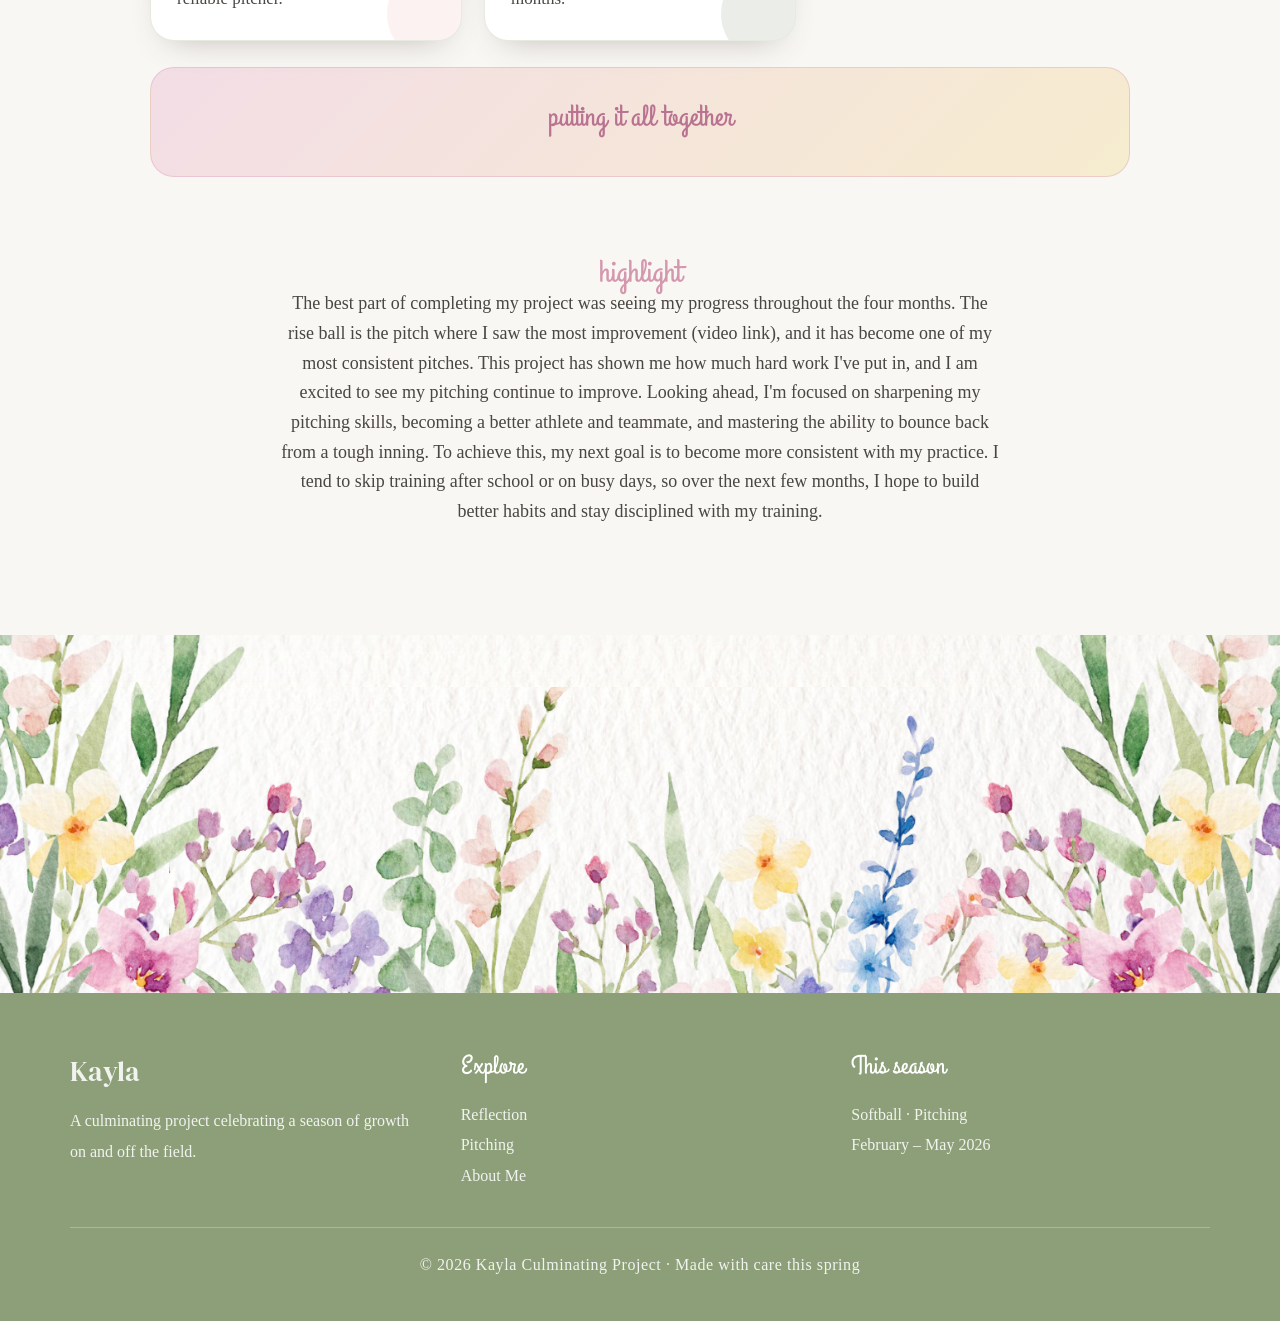
==== commit 6b82b528: "fix reflection" ====
--- a/index.html
+++ b/index.html
@@ -36,14 +36,6 @@
             </div>
         </section>
 
-        <!-- Reflection -->
-         <section class="section">
-            <div class="section-head" id="highlight">
-                <p class="section-highlight">highlight</p>
-                <p class="hero-sub2"></p>
-            </div>
-         </section>
-
         <!-- SMART goal -->
         <section class="section">
             <div class="section-head" id="smart-header">
@@ -61,6 +53,14 @@
                 <p></p>
             </div>
         </section>
+
+        <!-- Reflection -->
+         <section class="section">
+            <div class="section-head" id="highlight">
+                <p class="section-highlight">Loading...</p>
+                <p class="hero-sub2"></p>
+            </div>
+         </section>        
 
         <div class="floral-band"></div>
     </main>
@@ -106,7 +106,6 @@
             hero.querySelector('.hero-script').textContent = content.script || '';
             hero.querySelector('.hero-title').textContent = content.title || '';
             hero.querySelector('.hero-sub').textContent = content.subtitle || '';
-            hero.querySelector('.hero-sub2').textContent = content.reflection || '';
         })
         .catch(err => console.error('Error loading hero:', err));
 
@@ -154,6 +153,24 @@
         })
         .catch(err => console.error('Error loading SMART cards:', err));
 
+    // Load highlight
+    fetch('content/highlight.txt')
+        .then(response => response.text())
+        .then(text => {
+            const content = {};
+            text.split('\n').forEach(line => {
+                if (line.includes(':')) {
+                    const [key, ...valueParts] = line.split(':');
+                    content[key.trim()] = valueParts.join(':').trim();
+                }
+            });
+
+            const summary = document.getElementById('highlight');
+            summary.querySelector('.section-highlight').textContent = content.label || '';
+            summary.querySelector('.hero-sub2').textContent = content.reflection || '';
+        })
+        .catch(err => console.error('Error loading summary:', err));
+
     // Load SMART summary
     fetch('content/smart-summary.txt')
         .then(response => response.text())
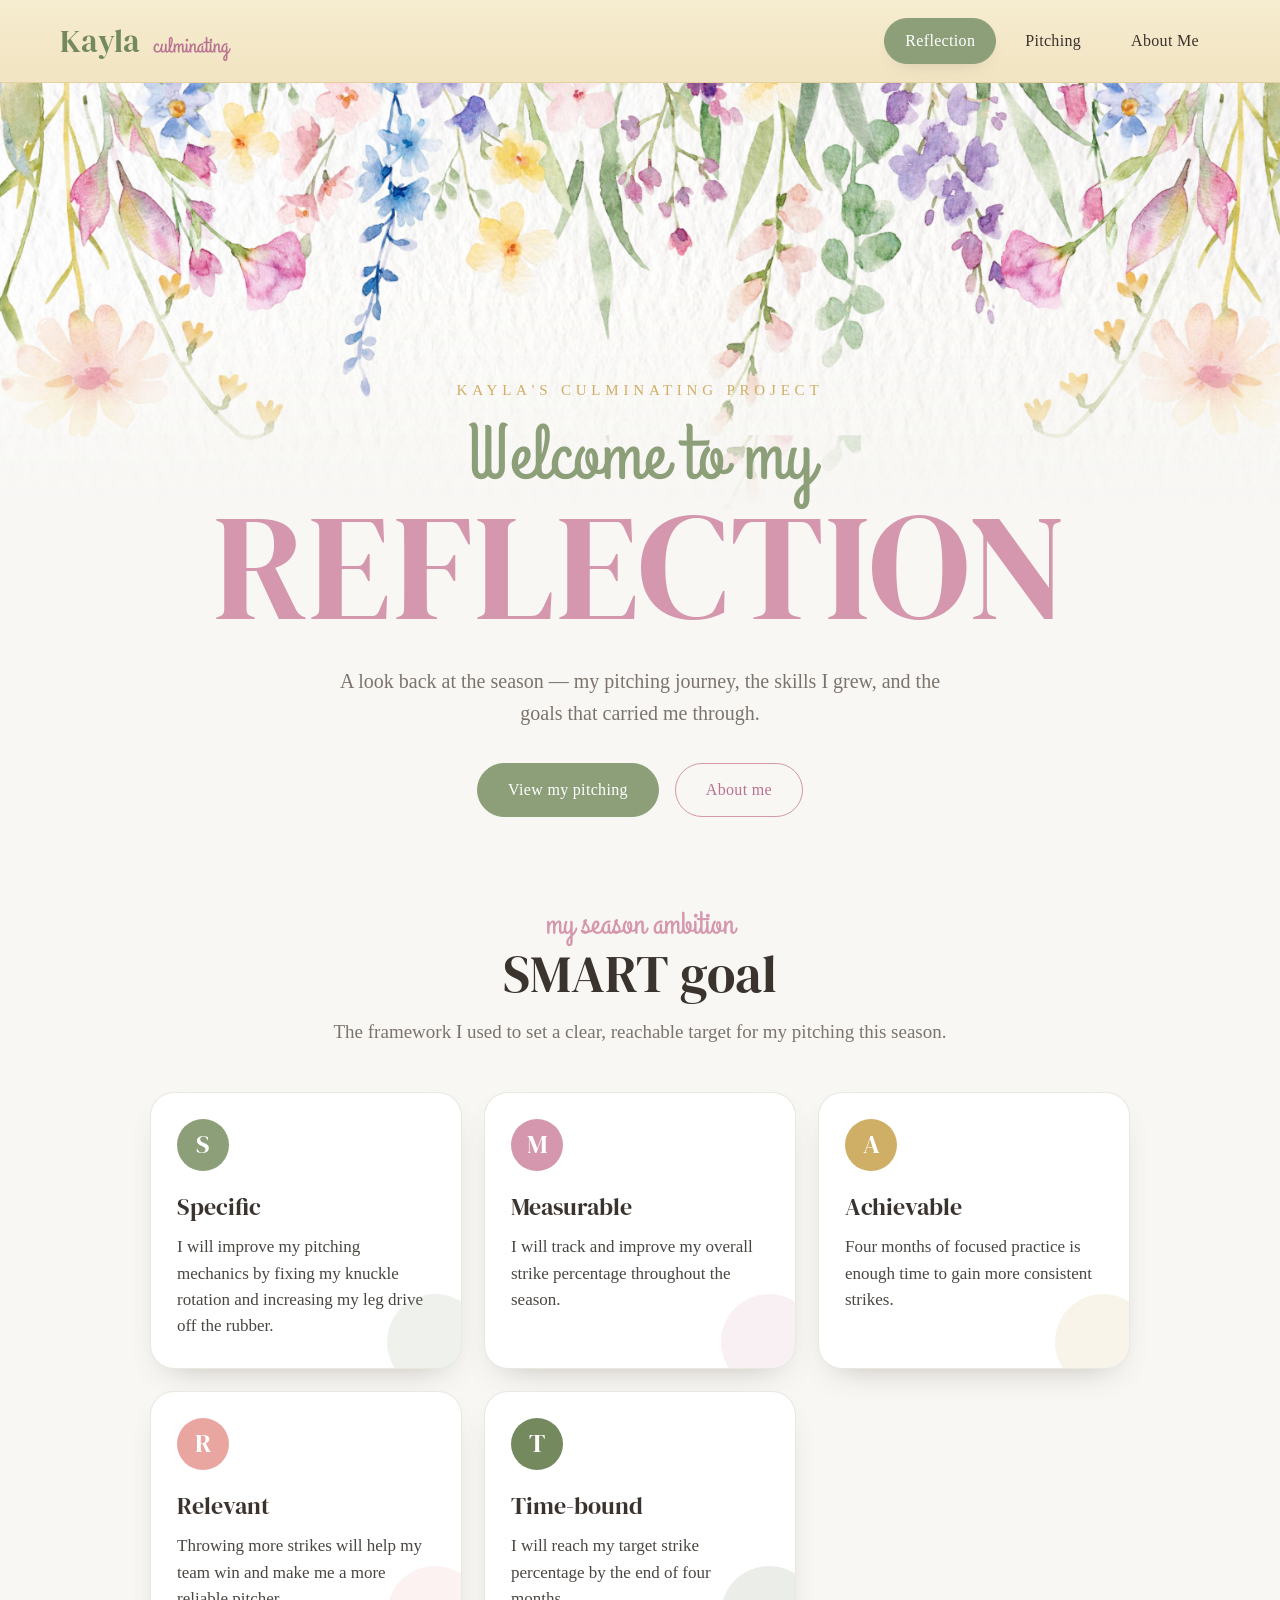
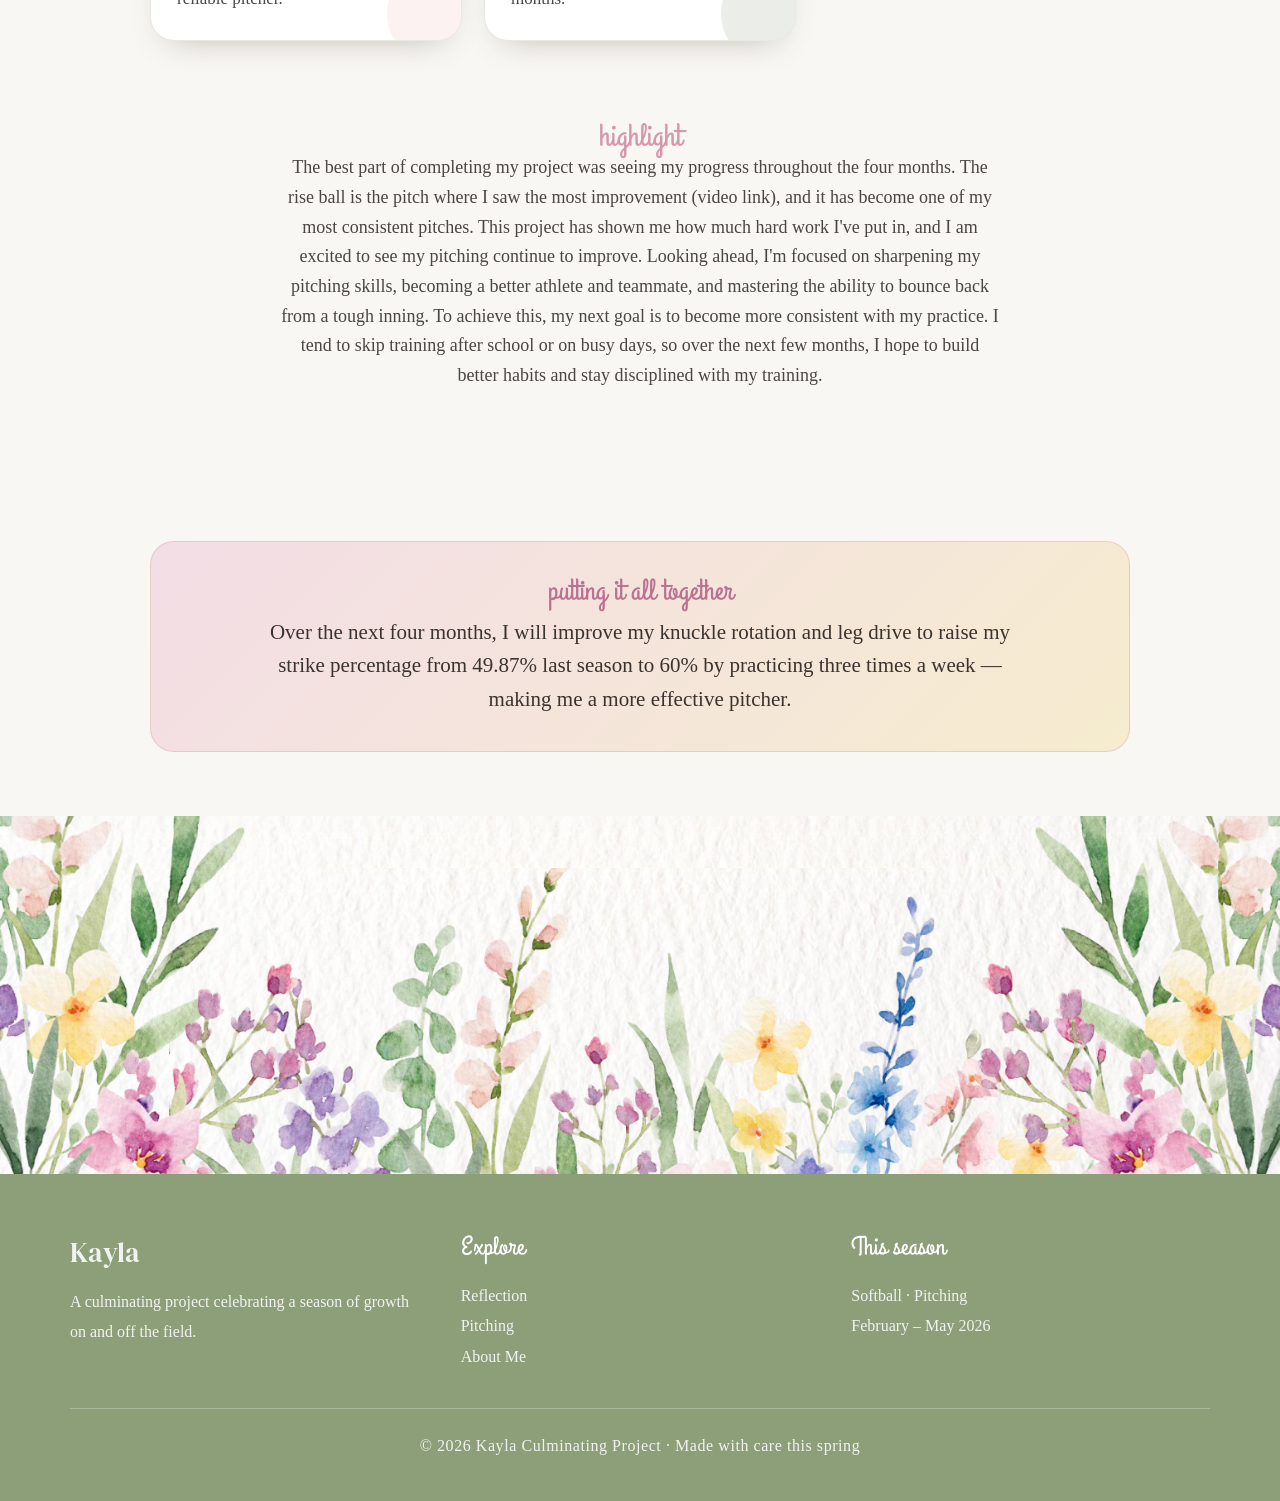
==== commit 106abf06: "fix highlight and other section" ====
--- a/index.html
+++ b/index.html
@@ -48,19 +48,23 @@
                 <!-- SMART cards will be loaded here -->
             </div>
 
+        </section>
+
+        <!-- Reflection -->
+        <section class="section">
+            <div class="section-head" id="highlight">
+                <p class="section-highlight">Loading...</p>
+                <p class="hero-sub2"></p>
+            </div>
+        </section>
+
+        <!-- SMART summary -->
+        <section class="section">
             <div class="smart-summary" id="smart-summary">
                 <p class="label">Loading...</p>
                 <p></p>
             </div>
-        </section>
-
-        <!-- Reflection -->
-         <section class="section">
-            <div class="section-head" id="highlight">
-                <p class="section-highlight">Loading...</p>
-                <p class="hero-sub2"></p>
-            </div>
-         </section>        
+        </section>        
 
         <div class="floral-band"></div>
     </main>
@@ -185,7 +189,7 @@
 
             const summary = document.getElementById('smart-summary');
             summary.querySelector('.label').textContent = content.label || '';
-            summary.querySelectorAll('p')[1].textContent = content.text || '';
+            summary.querySelectorAll('p')[1].textContent = content.reflection || '';
         })
         .catch(err => console.error('Error loading summary:', err));
     </script>
--- a/styles.css
+++ b/styles.css
@@ -474,6 +474,120 @@
     margin: 0 4px;
 }
 
+/* ---- View-collection toggle ---- */
+.video-card { display: flex; flex-direction: column; }
+.collection-toggle {
+    margin: 18px 4px 2px;
+    align-self: center;
+    display: inline-flex;
+    align-items: center;
+    gap: 8px;
+    font-family: var(--body);
+    font-size: 15px;
+    letter-spacing: 0.02em;
+    color: var(--sage-deep);
+    background: transparent;
+    border: 1.5px solid var(--sage);
+    border-radius: 999px;
+    padding: 9px 22px;
+    cursor: pointer;
+    transition: all 0.22s cubic-bezier(0.2, 0, 0, 1);
+}
+.collection-toggle:hover { background: var(--sage); color: #fff; transform: translateY(-2px); box-shadow: var(--shadow-sm); }
+.collection-toggle .chev { font-size: 12px; transition: transform 0.22s ease; line-height: 1; }
+.collection-toggle[aria-expanded="true"] { background: var(--rose); border-color: var(--rose); color: #fff; }
+.collection-toggle[aria-expanded="true"] .chev { transform: rotate(180deg); }
+
+.video-card.active {
+    box-shadow: 0 22px 44px -22px rgba(185, 115, 145, 0.65);
+    border-color: rgba(212, 151, 173, 0.6);
+    transform: translateY(-4px);
+}
+
+/* ---- Expanding month collection ---- */
+.month-collection {
+    max-width: 1080px;
+    margin: 34px auto 0;
+    background: var(--card);
+    border-radius: var(--radius);
+    border: var(--ring);
+    box-shadow: var(--shadow);
+    padding: 34px 36px 38px;
+    opacity: 0;
+    transform: translateY(-8px);
+    transition: opacity 0.36s ease, transform 0.36s cubic-bezier(0.2, 0, 0, 1);
+}
+.month-collection.open { opacity: 1; transform: translateY(0); }
+.collection-head {
+    display: flex;
+    align-items: flex-end;
+    justify-content: space-between;
+    gap: 18px;
+    padding-bottom: 20px;
+    margin-bottom: 26px;
+    border-bottom: 1px dashed rgba(141, 159, 121, 0.4);
+}
+.collection-eyebrow {
+    font-family: var(--body);
+    font-size: 13px;
+    letter-spacing: 0.18em;
+    text-transform: uppercase;
+    color: var(--gold-deep);
+    margin-bottom: 2px;
+}
+.collection-title {
+    font-family: var(--serif);
+    font-weight: 400;
+    font-size: clamp(32px, 4.5vw, 46px);
+    color: var(--rose-deep);
+    line-height: 1;
+}
+.collection-close {
+    flex: 0 0 auto;
+    font-family: var(--body);
+    font-size: 14px;
+    letter-spacing: 0.04em;
+    color: var(--ink-soft);
+    background: transparent;
+    border: 1.5px solid rgba(141, 159, 121, 0.4);
+    border-radius: 999px;
+    padding: 8px 18px;
+    cursor: pointer;
+    transition: all 0.2s ease;
+}
+.collection-close:hover { border-color: var(--rose); color: var(--rose-deep); }
+
+.collection-grid {
+    display: grid;
+    grid-template-columns: repeat(auto-fill, minmax(220px, 1fr));
+    gap: 24px;
+}
+.clip { margin: 0; }
+.clip-thumb {
+    border-radius: var(--arch);
+    overflow: hidden;
+    background: var(--paper);
+    border: 5px solid var(--blush-soft);
+    aspect-ratio: 3 / 4;
+}
+.clip figcaption {
+    text-align: center;
+    margin-top: 10px;
+    font-size: 13px;
+    letter-spacing: 0.12em;
+    text-transform: uppercase;
+    color: var(--gold-deep);
+}
+.collection-msg {
+    grid-column: 1 / -1;
+    text-align: center;
+    font-size: 17px;
+    color: var(--ink-soft);
+    line-height: 1.6;
+    padding: 18px 8px;
+}
+.collection-msg strong { color: var(--rose-deep); }
+
 /* ============================================================
    About — checklist + tall image, Q&A, carousel
    ============================================================ */
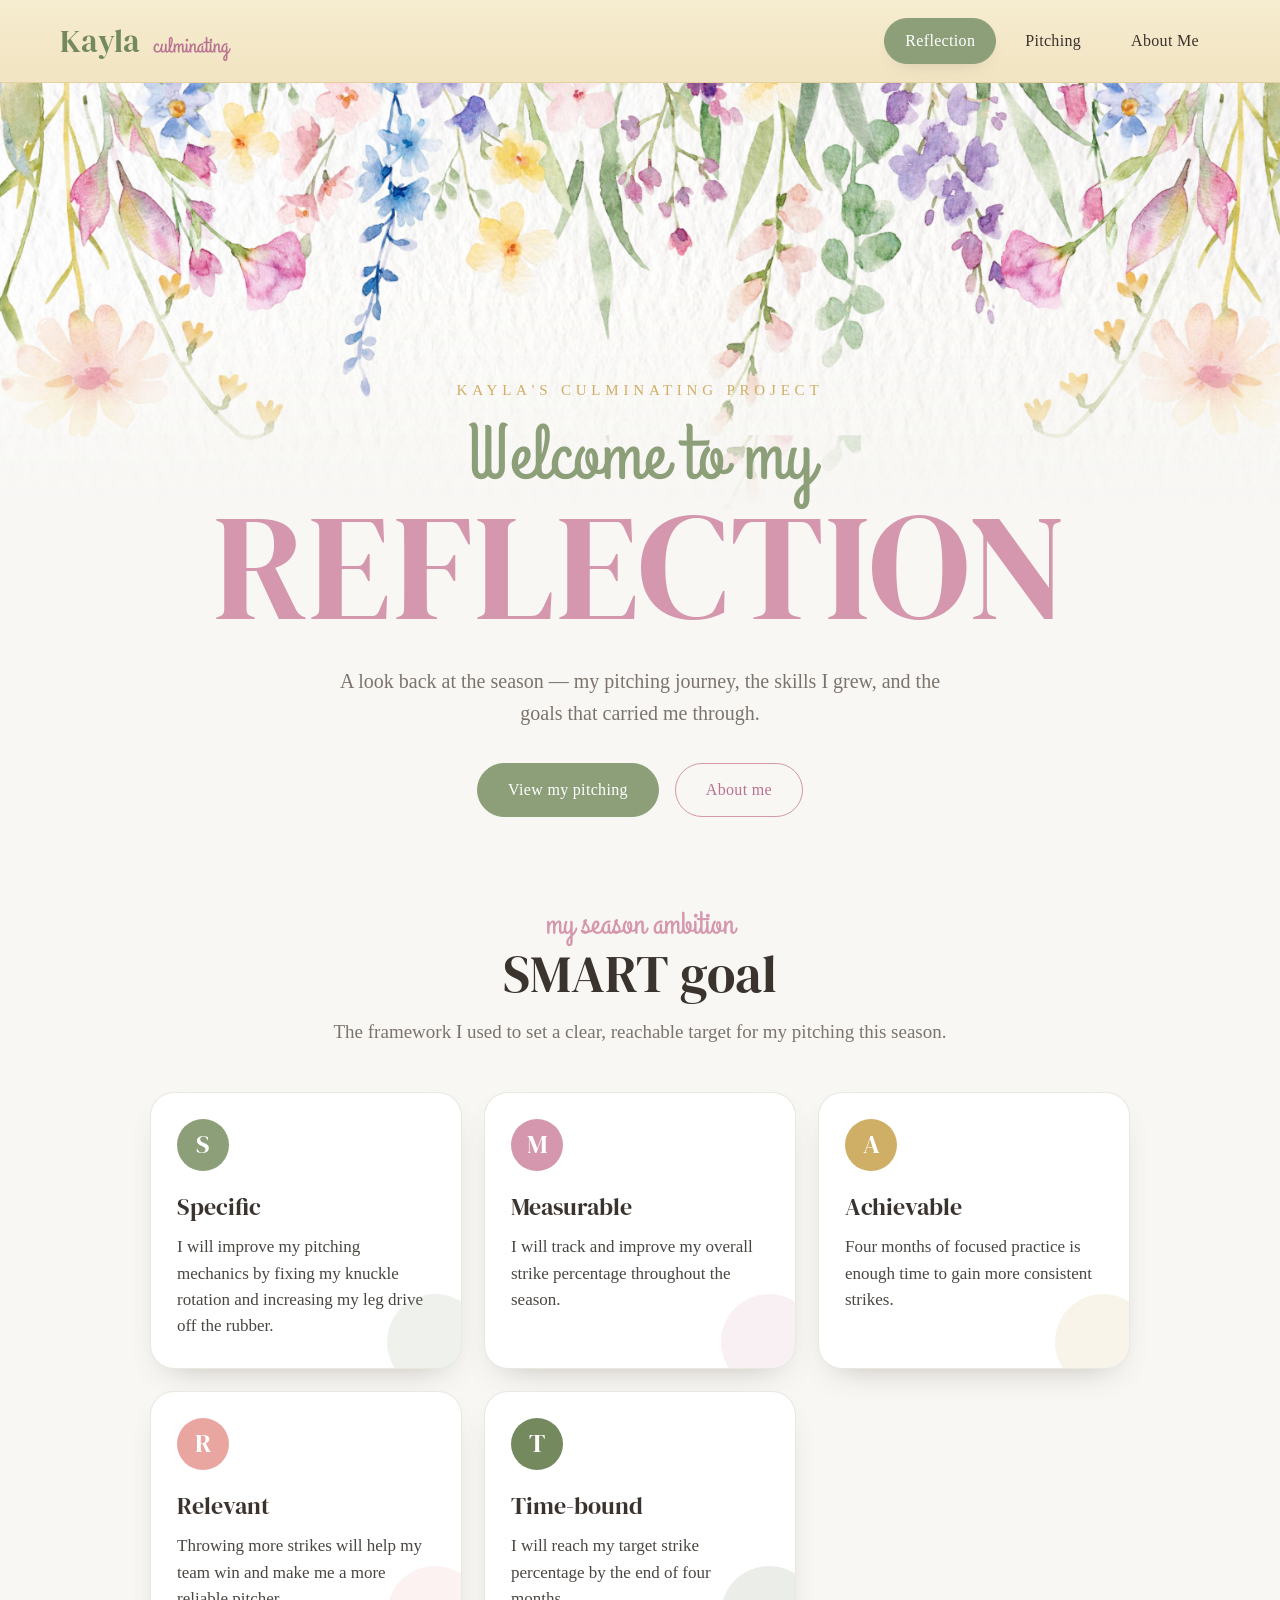
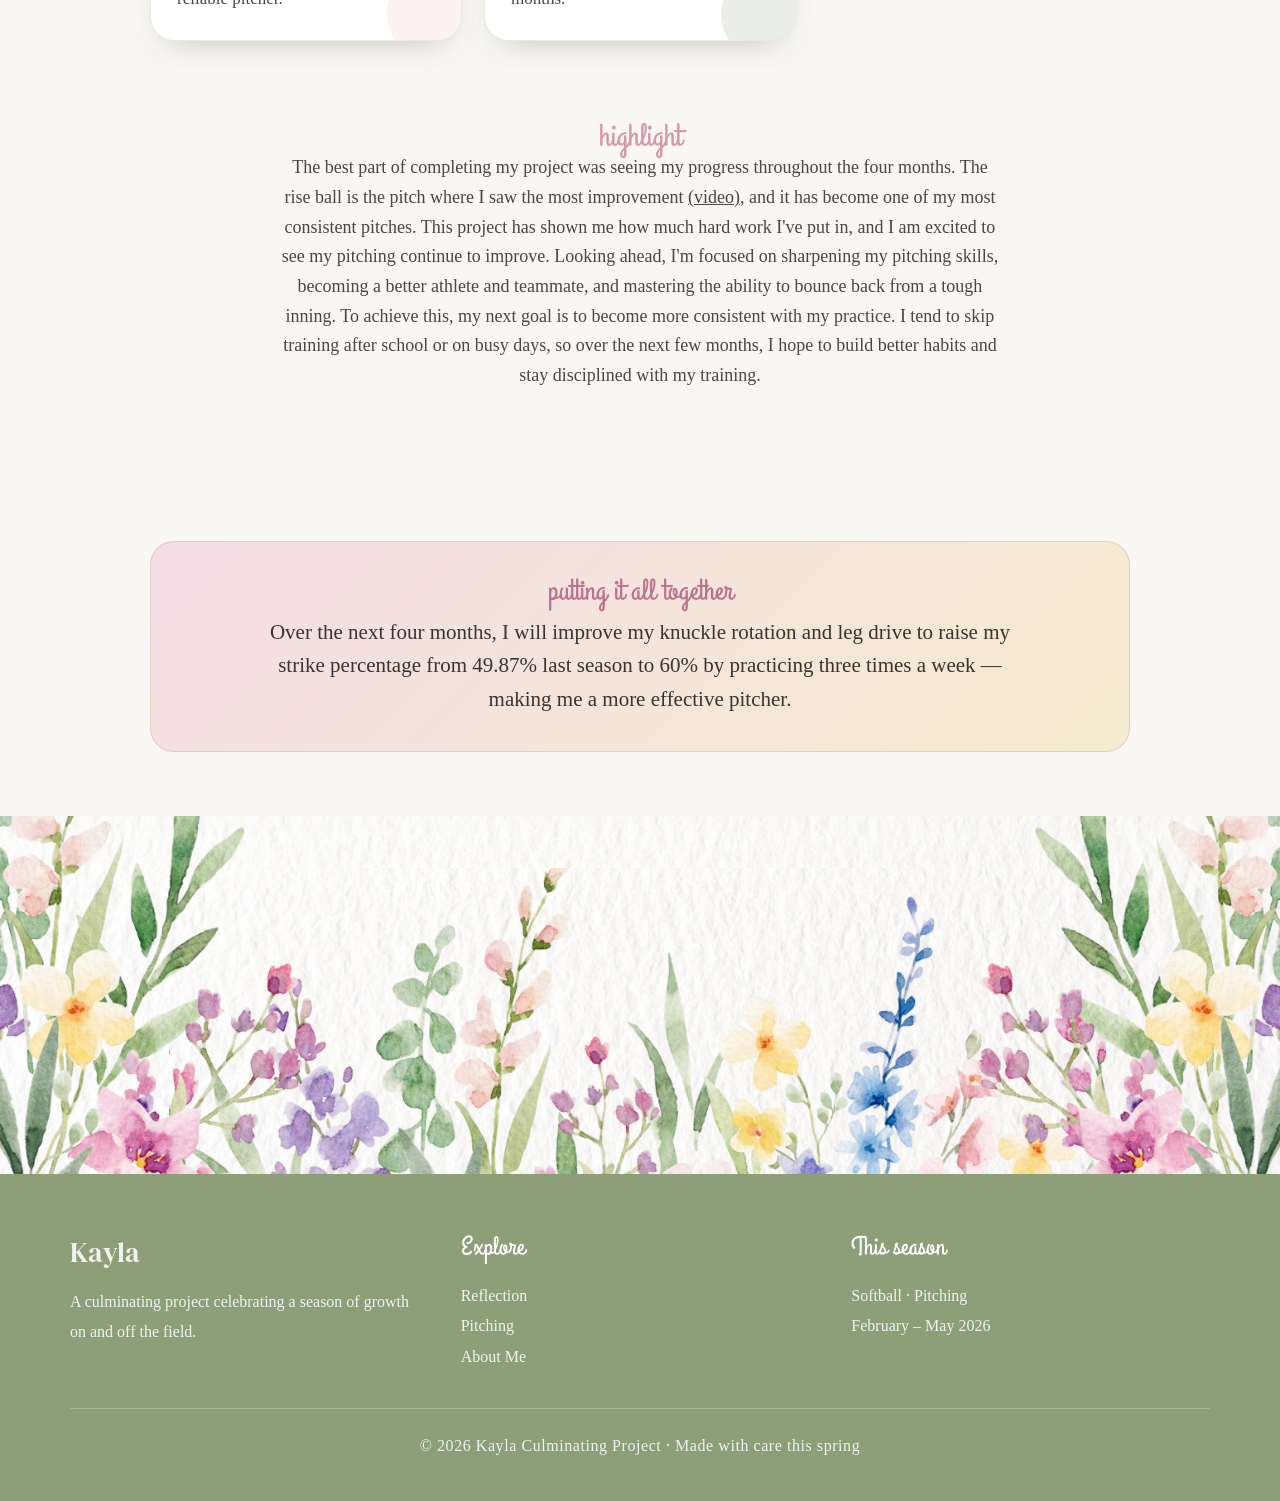
==== commit 6449cda3: "add link to video" ====
--- a/index.html
+++ b/index.html
@@ -171,7 +171,7 @@
 
             const summary = document.getElementById('highlight');
             summary.querySelector('.section-highlight').textContent = content.label || '';
-            summary.querySelector('.hero-sub2').textContent = content.reflection || '';
+            summary.querySelector('.hero-sub2').innerHTML = content.reflection || '';
         })
         .catch(err => console.error('Error loading summary:', err));
 
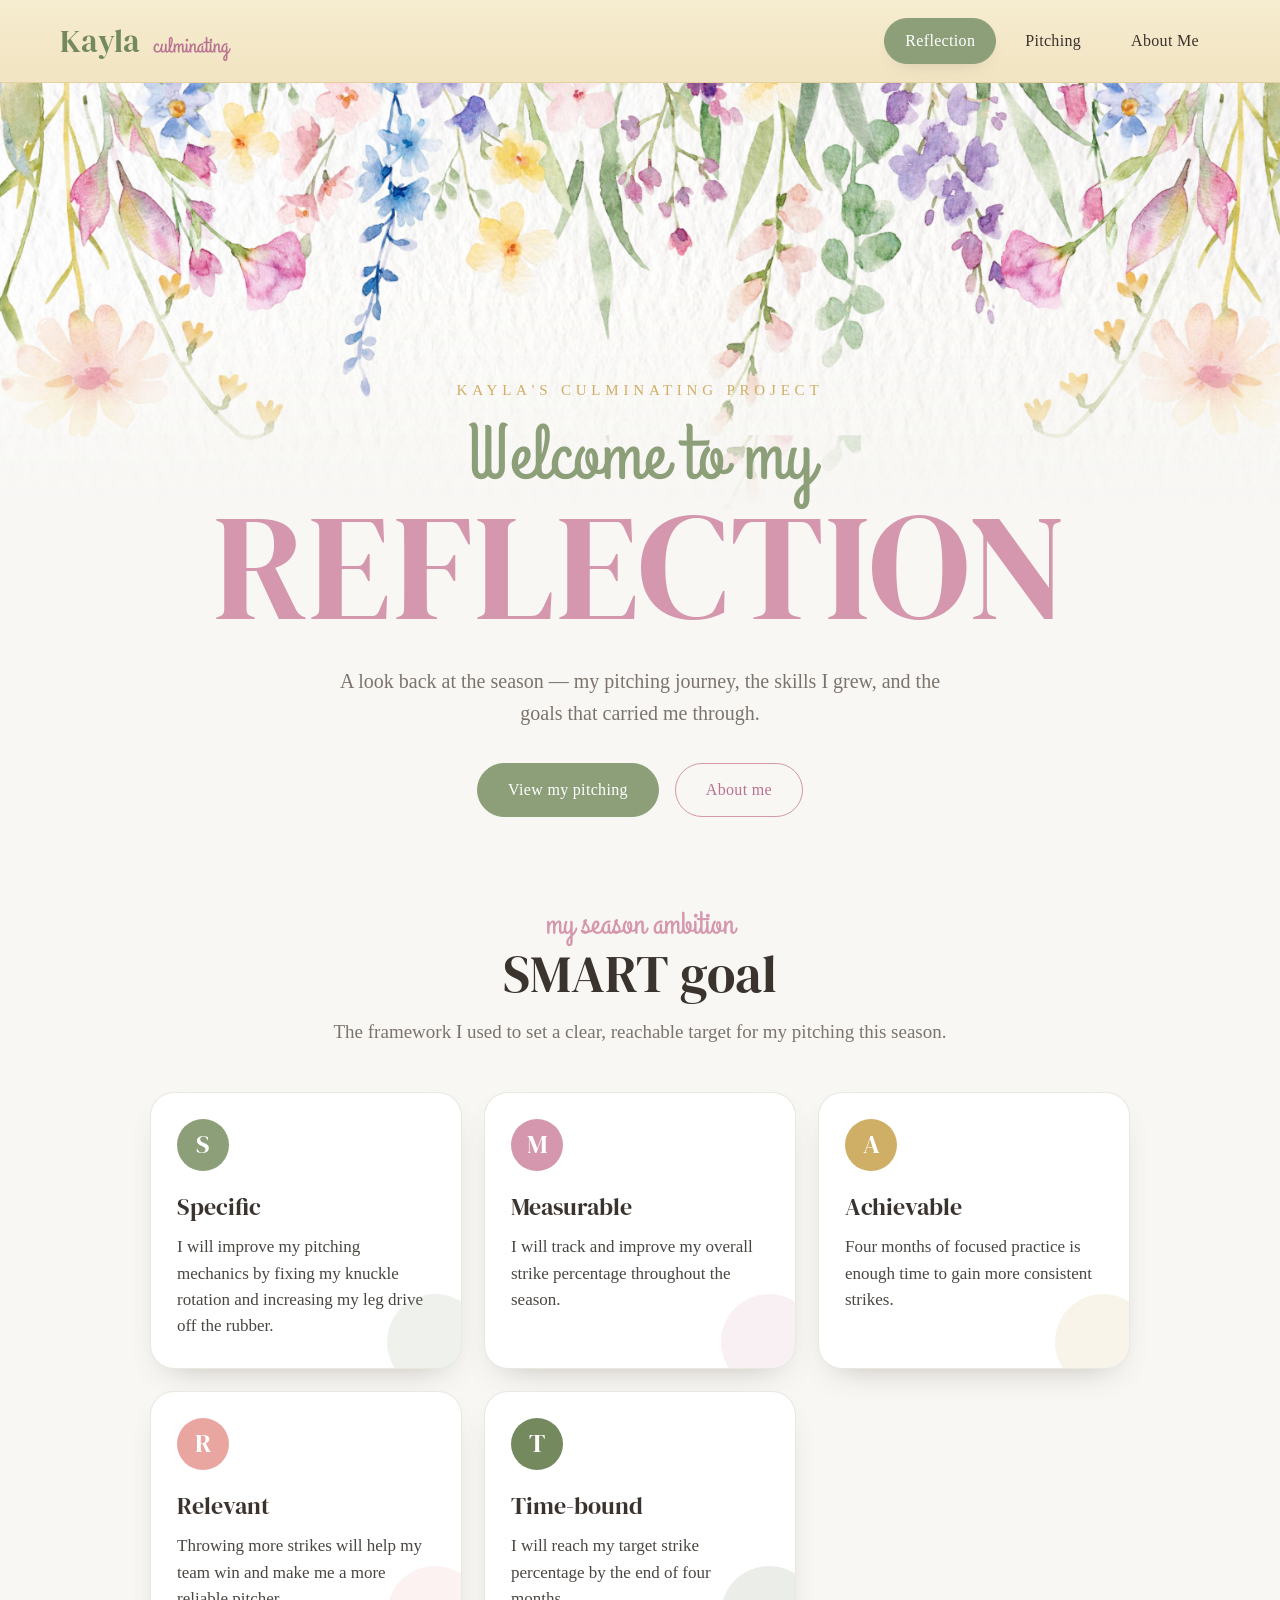
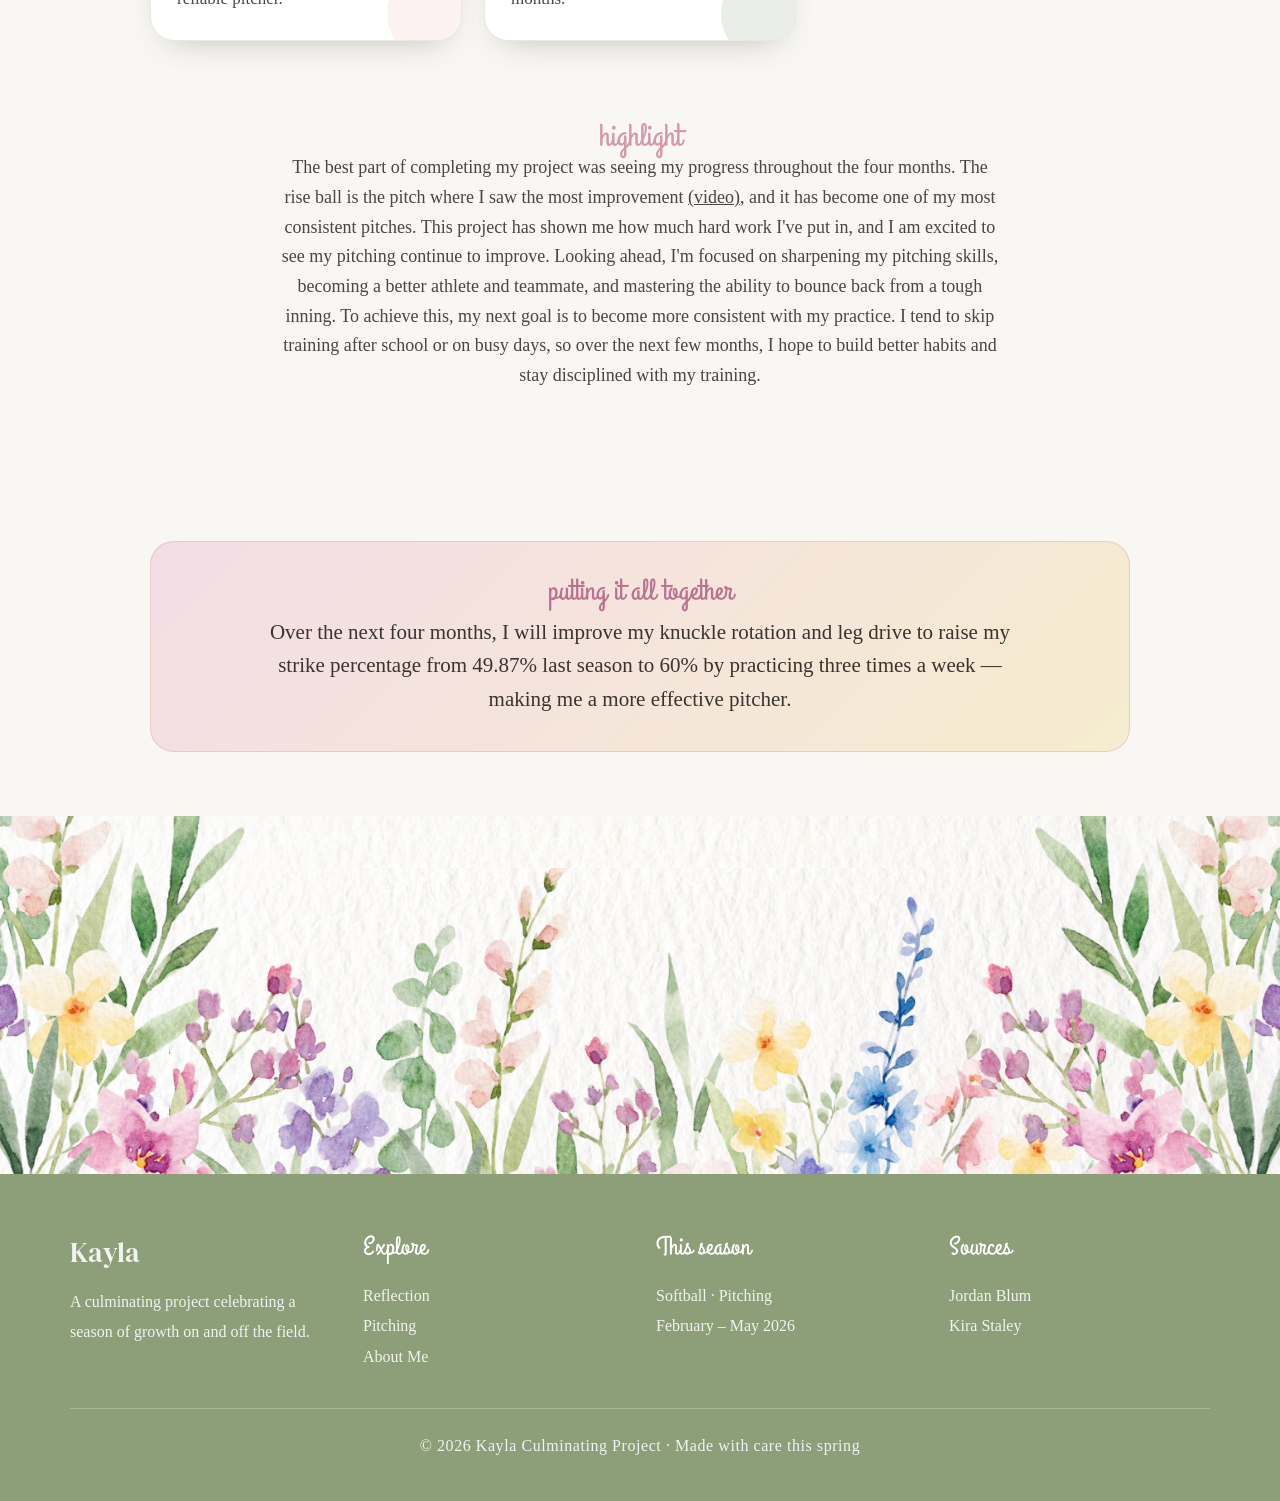
==== commit 2e993e0b: "add sources in footer" ====
--- a/index.html
+++ b/index.html
@@ -86,6 +86,11 @@
                 <p>Softball · Pitching</p>
                 <p>February – May 2026</p>
             </div>
+            <div>
+                <h4>Sources</h4>
+                <p>Jordan Blum</p>
+                <a href="https://www.tincherpitching.com/british-columbia/kirastaley">Kira Staley</a>
+            </div>
         </div>
         <div class="footer-bottom">
             <p>&copy; 2026 Kayla Culminating Project · Made with care this spring</p>
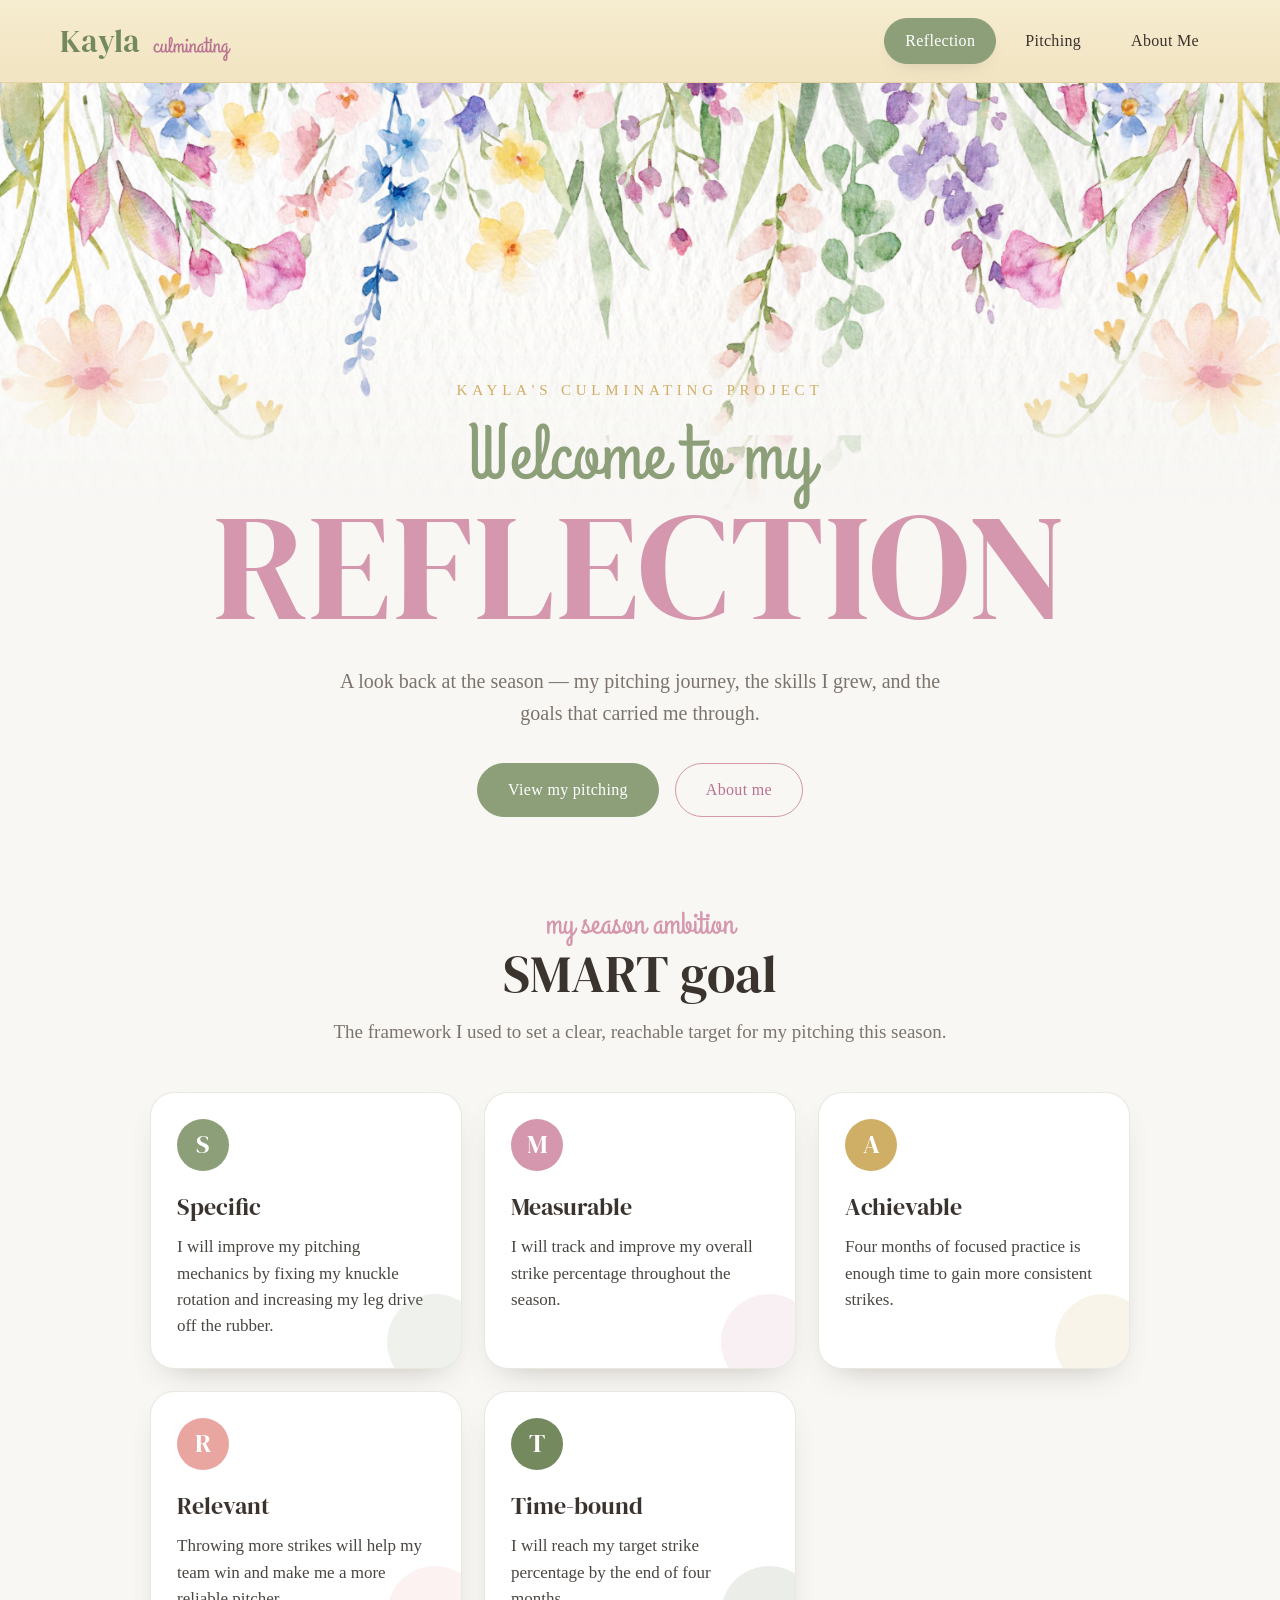
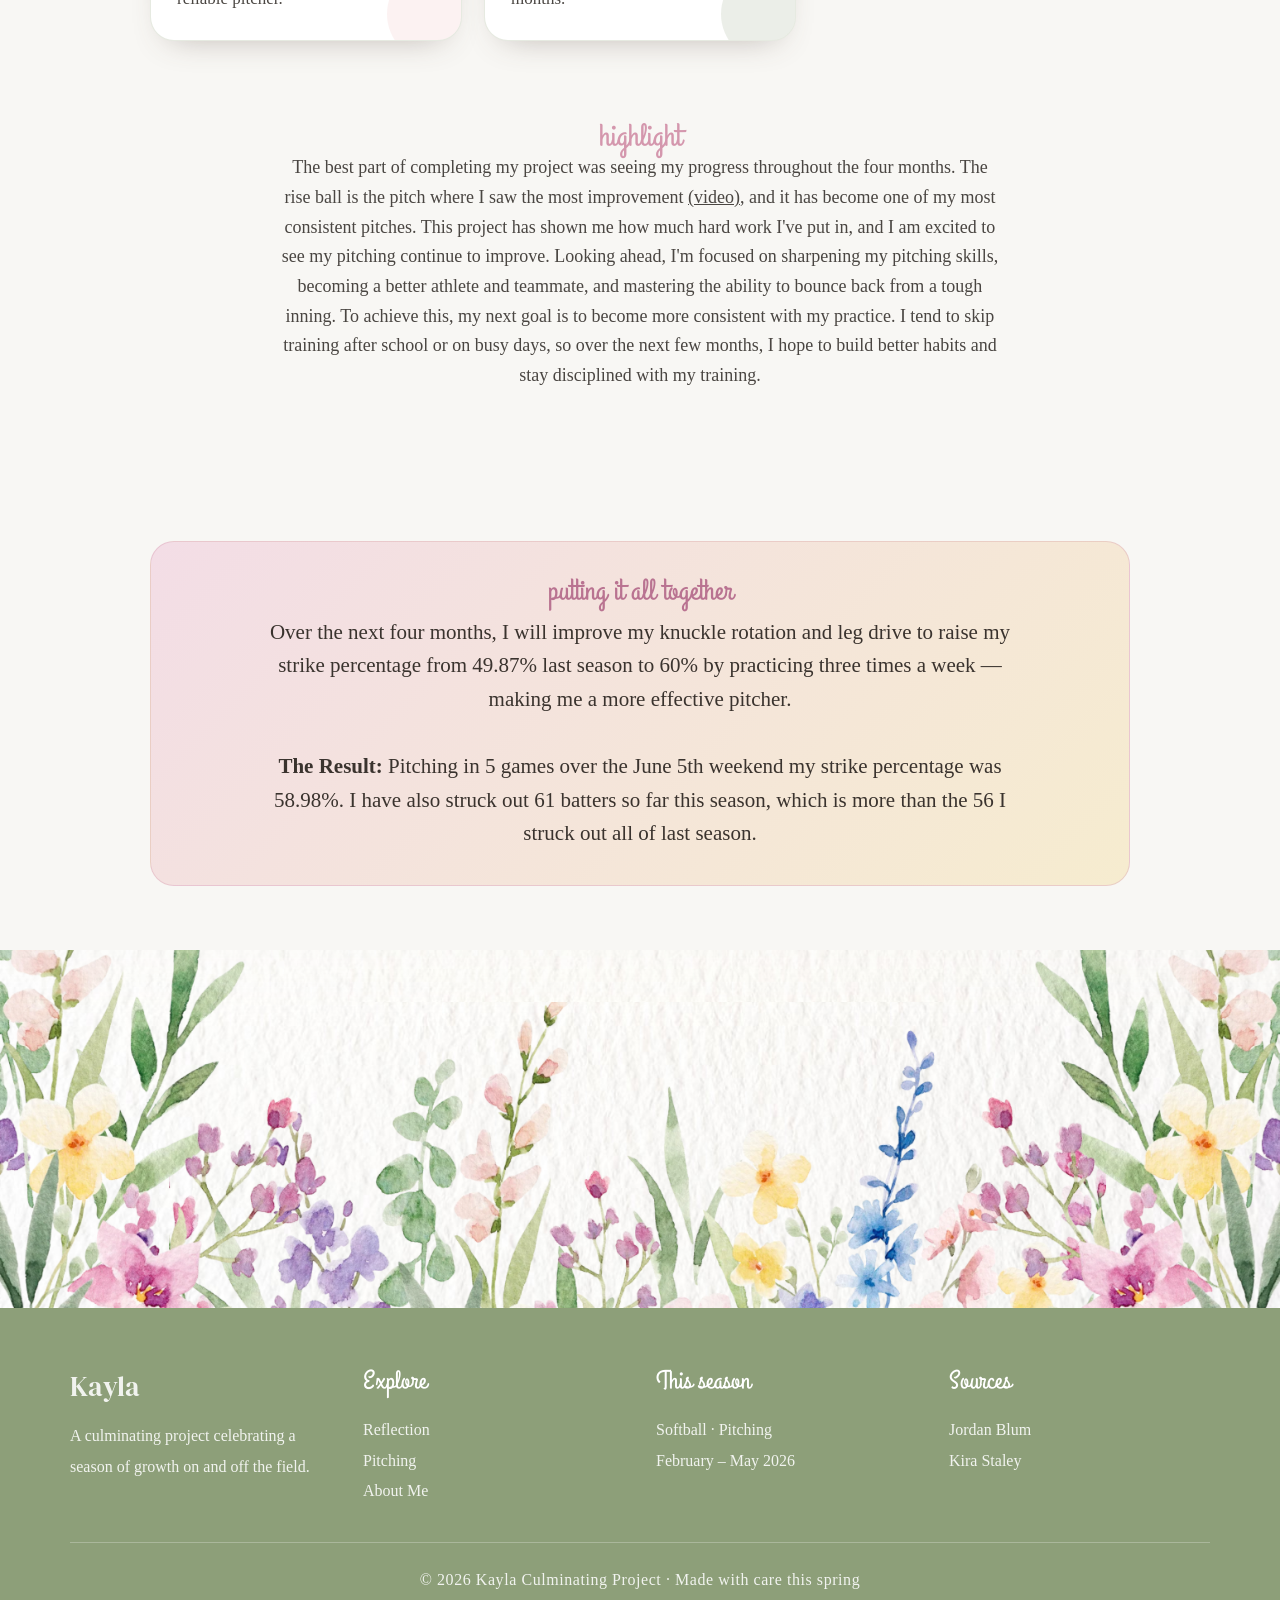
==== commit dd145fc6: "Update index.html" ====
--- a/index.html
+++ b/index.html
@@ -194,7 +194,7 @@
 
             const summary = document.getElementById('smart-summary');
             summary.querySelector('.label').textContent = content.label || '';
-            summary.querySelectorAll('p')[1].textContent = content.reflection || '';
+            summary.querySelectorAll('p')[1].innerHTML = content.reflection || '';
         })
         .catch(err => console.error('Error loading summary:', err));
     </script>
